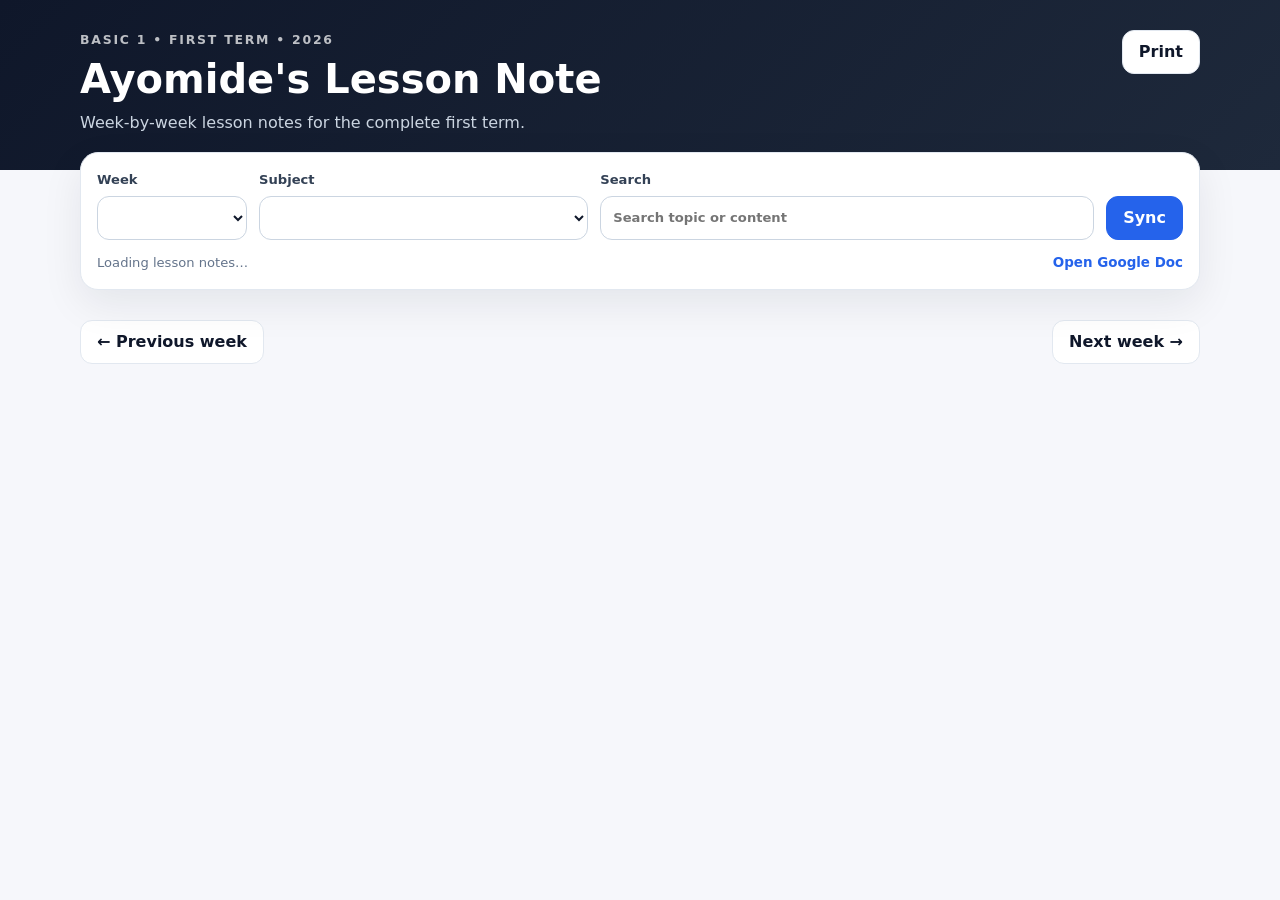
==== index.html @ eb3abae6 "Build Basic 1 lesson note GitHub Pages app" ====
<!doctype html>
<html lang="en">
<head>
  <meta charset="utf-8">
  <meta name="viewport" content="width=device-width,initial-scale=1">
  <title>Ayomide's Lesson Note</title>
  <meta name="description" content="Basic 1 First Term lesson notes for 2026, loaded from a dedicated Google Doc.">
  <meta name="theme-color" content="#0f172a">
  <link rel="stylesheet" href="styles.css">
</head>
<body>
  <header class="app-header">
    <div class="shell header-inner">
      <div>
        <p class="eyebrow">BASIC 1 • FIRST TERM • 2026</p>
        <h1>Ayomide's Lesson Note</h1>
        <p class="subtitle">Week-by-week lesson notes for the complete first term.</p>
      </div>
      <button id="printBtn" class="ghost-btn" type="button" title="Print the current lesson note">Print</button>
    </div>
  </header>

  <main class="shell">
    <section class="control-panel" aria-label="Lesson note filters">
      <div class="control-row">
        <label>
          <span>Week</span>
          <select id="weekSelect"></select>
        </label>
        <label>
          <span>Subject</span>
          <select id="subjectSelect"></select>
        </label>
        <label class="search-field">
          <span>Search</span>
          <input id="searchInput" type="search" placeholder="Search topic or content">
        </label>
        <button id="syncBtn" class="primary-btn" type="button">Sync</button>
      </div>
      <div class="status-row">
        <span id="syncStatus" class="status-pill">Loading lesson notes…</span>
        <a id="sourceLink" class="source-link" href="https://docs.google.com/document/d/1_bdAnUSTu2ZtbWAygpDhcqYF8_UxA1OC/edit" target="_blank" rel="noopener">Open Google Doc</a>
      </div>
    </section>

    <section id="lessonArea" aria-live="polite"></section>

    <div class="week-nav">
      <button id="prevBtn" class="ghost-btn" type="button">← Previous week</button>
      <button id="nextBtn" class="ghost-btn" type="button">Next week →</button>
    </div>
  </main>

  <template id="lessonTemplate">
    <article class="lesson-card">
      <div class="lesson-head">
        <div>
          <p class="lesson-subject"></p>
          <h2 class="lesson-topic"></h2>
        </div>
        <span class="date-badge"></span>
      </div>
      <div class="lesson-grid">
        <section class="note-section"><h3>Behavioral Objectives</h3><div data-field="objectives"></div></section>
        <section class="note-section"><h3>Instructional Materials</h3><div data-field="materials"></div></section>
        <section class="note-section"><h3>Lesson Content</h3><div data-field="content"></div></section>
        <section class="note-section"><h3>Teacher &amp; Learner Activities</h3><div data-field="activities"></div></section>
        <section class="note-section"><h3>Evaluation</h3><div data-field="evaluation"></div></section>
        <section class="note-section"><h3>Assignment</h3><div data-field="assignment"></div></section>
      </div>
    </article>
  </template>

  <script src="app.js"></script>
</body>
</html>
---- styles.css ----
:root{
  --bg:#f6f7fb;--surface:#fff;--surface-2:#f8fafc;--text:#0f172a;--muted:#64748b;
  --line:#e2e8f0;--accent:#2563eb;--accent-dark:#1d4ed8;--danger:#b91c1c;
  --shadow:0 14px 40px rgba(15,23,42,.08);--radius:18px;
}
*{box-sizing:border-box}html{scroll-behavior:smooth}
body{margin:0;font-family:Inter,ui-sans-serif,system-ui,-apple-system,BlinkMacSystemFont,"Segoe UI",sans-serif;background:var(--bg);color:var(--text);line-height:1.6}
.shell{width:min(1120px,calc(100% - 28px));margin-inline:auto}
.app-header{background:linear-gradient(135deg,#0f172a,#1e293b);color:#fff;padding:30px 0 34px}
.header-inner{display:flex;justify-content:space-between;gap:24px;align-items:flex-start}
.eyebrow{margin:0 0 6px;font-size:.78rem;letter-spacing:.14em;font-weight:700;opacity:.72}
h1{margin:0;font-size:clamp(1.7rem,4vw,2.5rem);line-height:1.15}
.subtitle{margin:.5rem 0 0;color:#cbd5e1;max-width:700px}
.control-panel{margin:-18px auto 22px;position:relative;background:var(--surface);border:1px solid var(--line);border-radius:var(--radius);box-shadow:var(--shadow);padding:16px}
.control-row{display:grid;grid-template-columns:150px 1fr minmax(220px,1.5fr) auto;gap:12px;align-items:end}
label{display:grid;gap:6px;font-size:.82rem;font-weight:700;color:#334155}
select,input{width:100%;height:44px;border:1px solid #cbd5e1;border-radius:12px;background:#fff;padding:0 12px;color:var(--text);font:inherit;outline:none}
select:focus,input:focus{border-color:var(--accent);box-shadow:0 0 0 3px rgba(37,99,235,.12)}
.primary-btn,.ghost-btn{height:44px;border-radius:12px;padding:0 16px;border:1px solid var(--line);font:inherit;font-weight:700;cursor:pointer}
.primary-btn{background:var(--accent);border-color:var(--accent);color:#fff}.primary-btn:hover{background:var(--accent-dark)}
.ghost-btn{background:#fff;color:#0f172a}.ghost-btn:hover{border-color:#94a3b8;background:#f8fafc}.ghost-btn:disabled{opacity:.45;cursor:not-allowed}
.status-row{display:flex;justify-content:space-between;align-items:center;gap:16px;margin-top:12px}
.status-pill{font-size:.82rem;color:var(--muted)}.status-pill.error{color:var(--danger)}
.source-link{font-size:.84rem;color:var(--accent);font-weight:700;text-decoration:none}.source-link:hover{text-decoration:underline}
.lesson-card{background:var(--surface);border:1px solid var(--line);border-radius:var(--radius);box-shadow:0 8px 28px rgba(15,23,42,.05);padding:20px;margin-bottom:16px}
.lesson-head{display:flex;justify-content:space-between;gap:18px;align-items:flex-start;padding-bottom:16px;border-bottom:1px solid var(--line)}
.lesson-subject{margin:0 0 4px;font-size:.8rem;letter-spacing:.06em;text-transform:uppercase;color:var(--accent);font-weight:800}
.lesson-topic{margin:0;font-size:clamp(1.15rem,2vw,1.45rem);line-height:1.3}
.date-badge{white-space:nowrap;background:#eff6ff;color:#1d4ed8;border:1px solid #bfdbfe;border-radius:999px;padding:6px 10px;font-size:.76rem;font-weight:800}
.lesson-grid{display:grid;grid-template-columns:repeat(2,minmax(0,1fr));gap:14px;margin-top:16px}
.note-section{background:var(--surface-2);border:1px solid #eef2f7;border-radius:14px;padding:14px}.note-section:nth-child(3){grid-column:1/-1}
.note-section h3{margin:0 0 8px;font-size:.9rem}.note-section p{margin:.2rem 0}.note-section ul{margin:.3rem 0 0;padding-left:20px}.note-section ol{margin:.3rem 0 0;padding-left:22px}
.empty{background:#fff;border:1px dashed #cbd5e1;border-radius:16px;padding:34px;text-align:center;color:var(--muted)}
.week-nav{display:flex;justify-content:space-between;gap:12px;padding:8px 0 30px}
@media(max-width:820px){.control-row{grid-template-columns:1fr 1fr}.search-field{grid-column:1/-1}}
@media(max-width:640px){.header-inner{flex-direction:column}.control-row{grid-template-columns:1fr}.search-field{grid-column:auto}.lesson-grid{grid-template-columns:1fr}.note-section:nth-child(3){grid-column:auto}.lesson-head{flex-direction:column}.date-badge{align-self:flex-start}.status-row{flex-direction:column;align-items:flex-start}.week-nav{position:sticky;bottom:0;background:rgba(246,247,251,.94);padding:10px 0}}
@media print{.app-header,.control-panel,.week-nav{display:none!important}body{background:#fff}.shell{width:100%}.lesson-card{box-shadow:none;break-inside:avoid}}
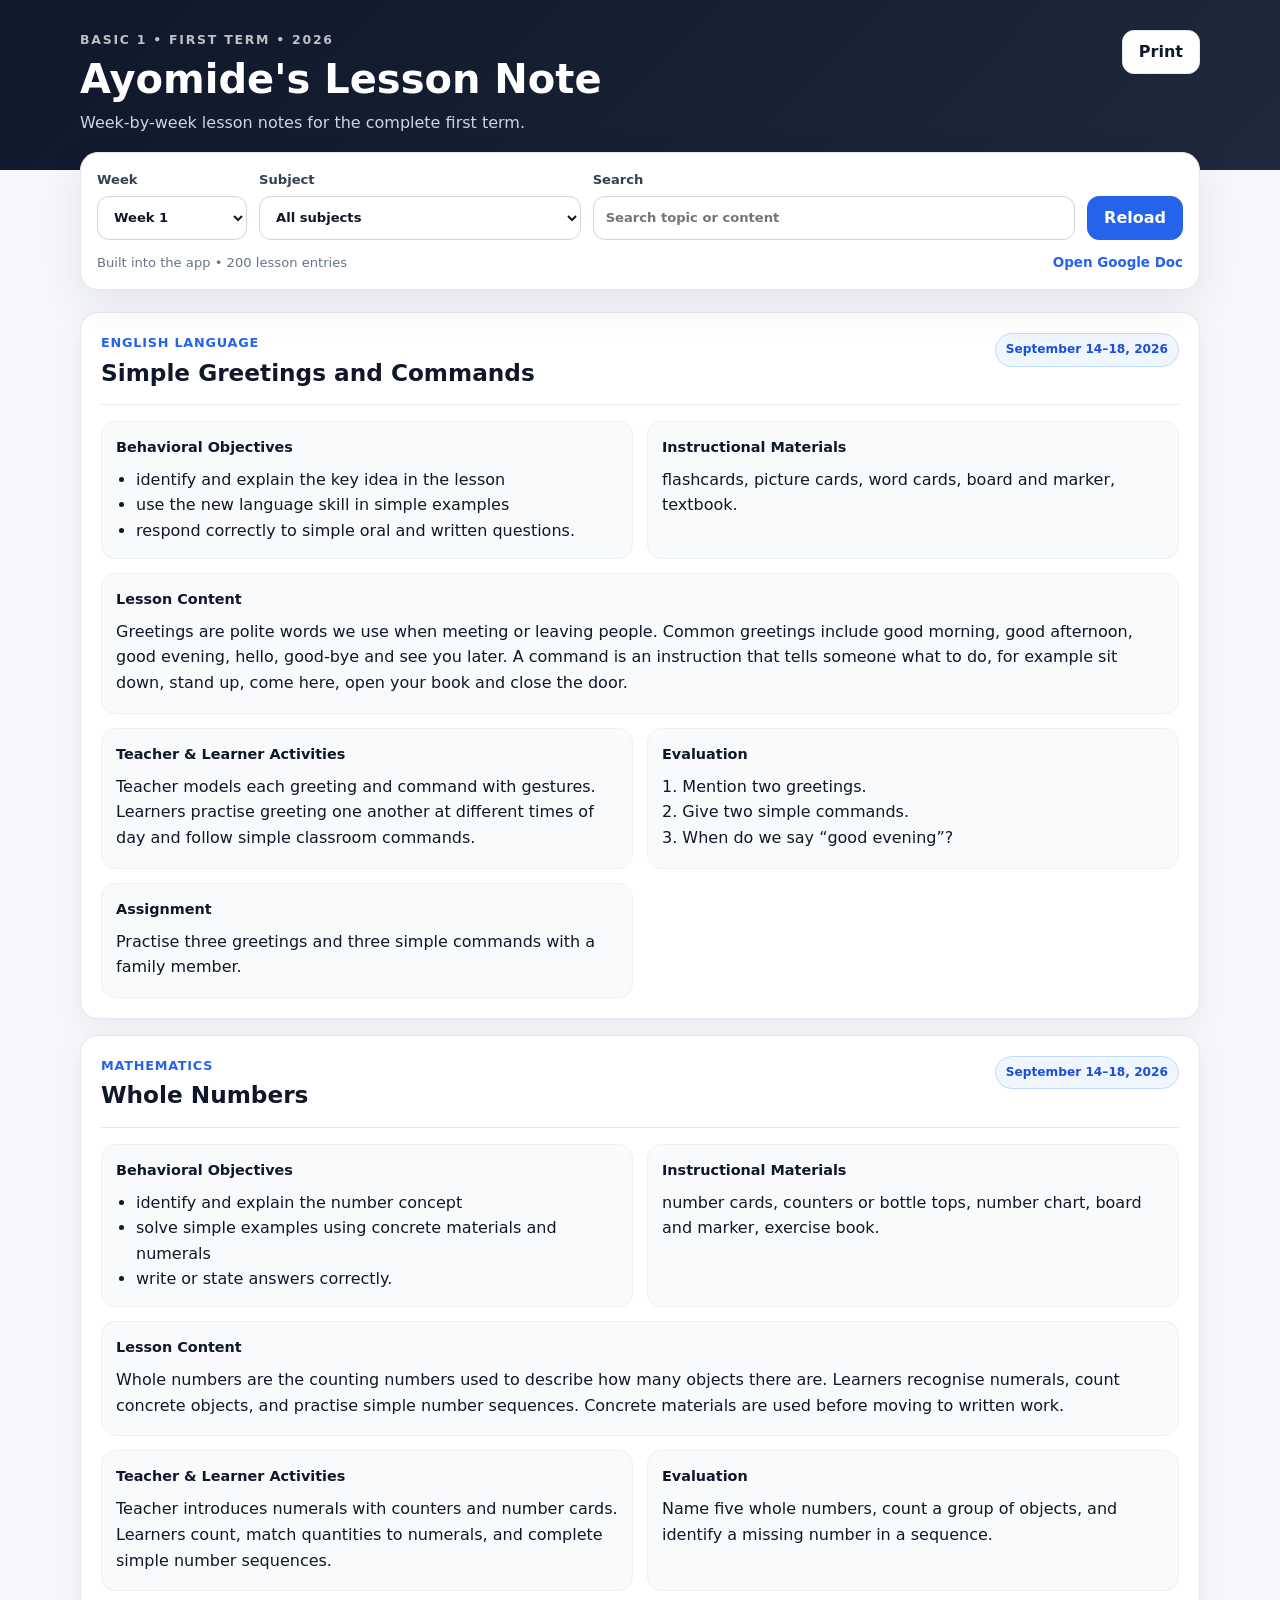
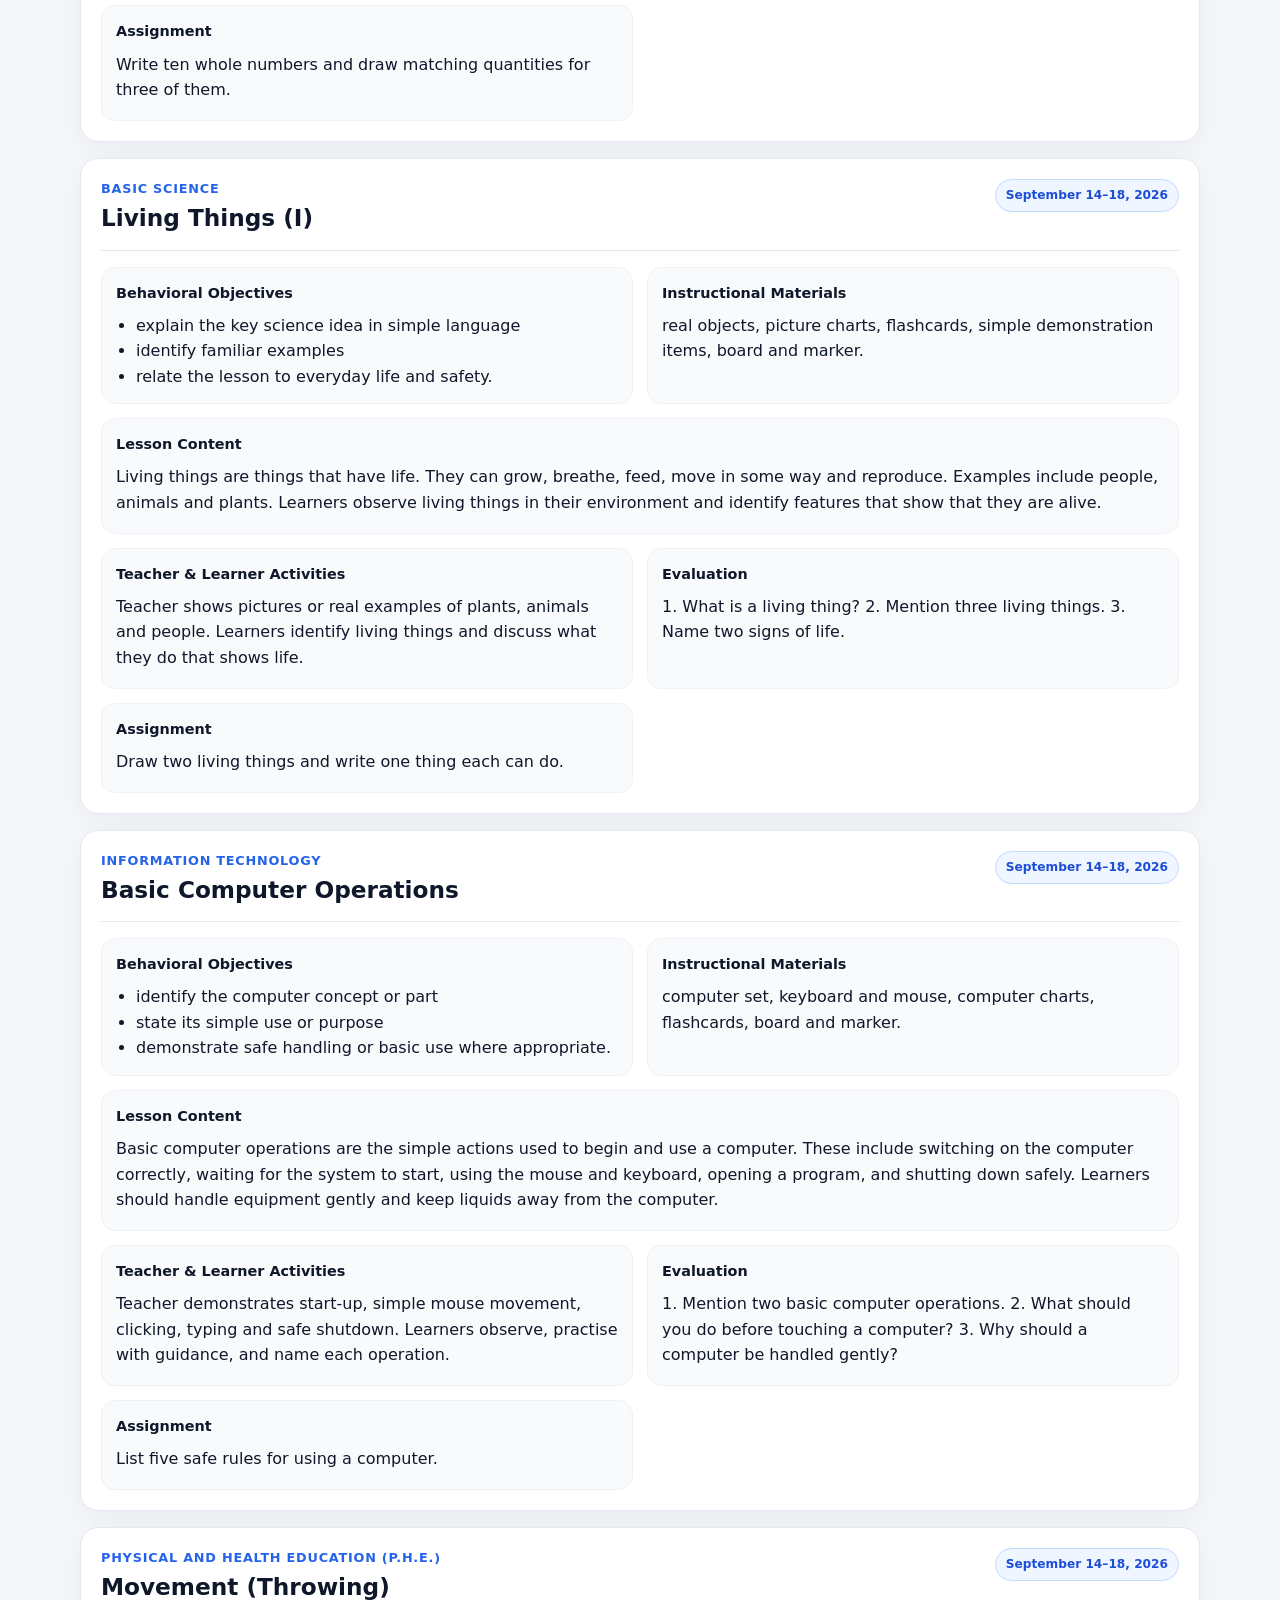
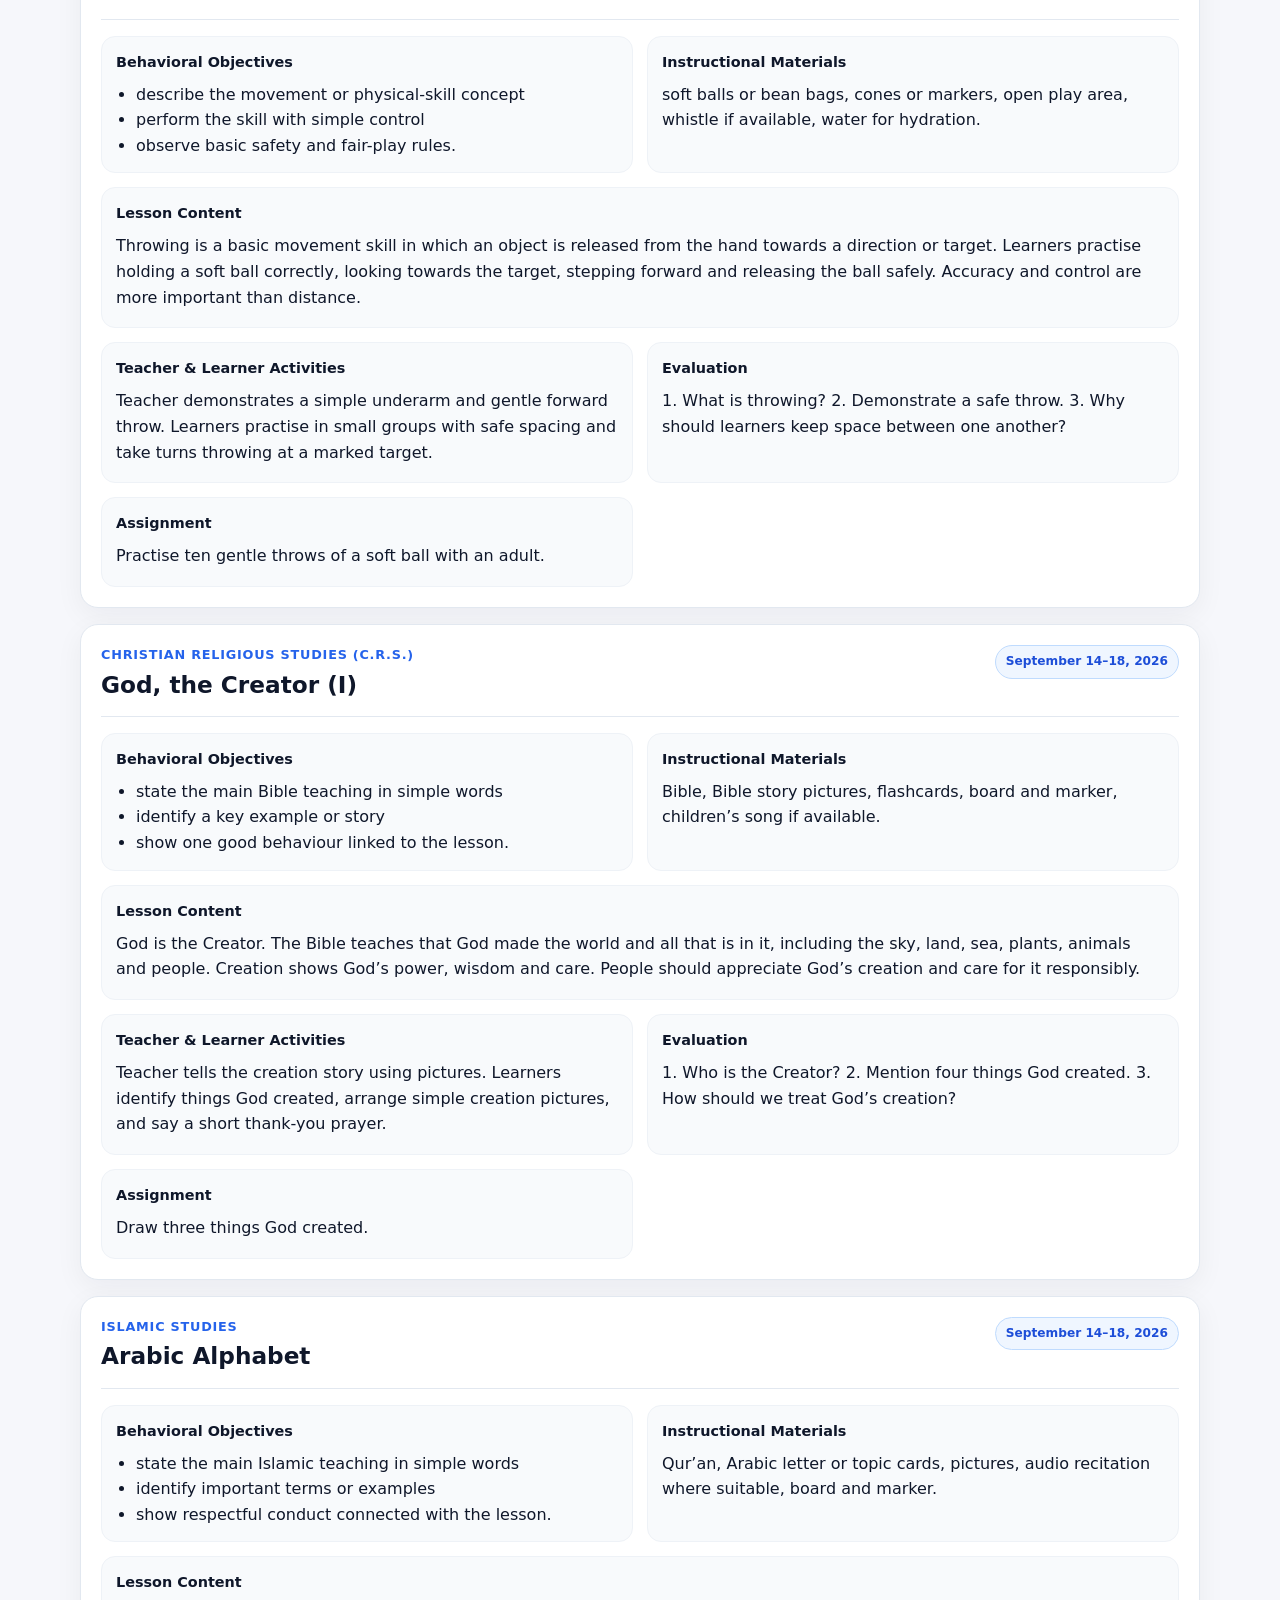
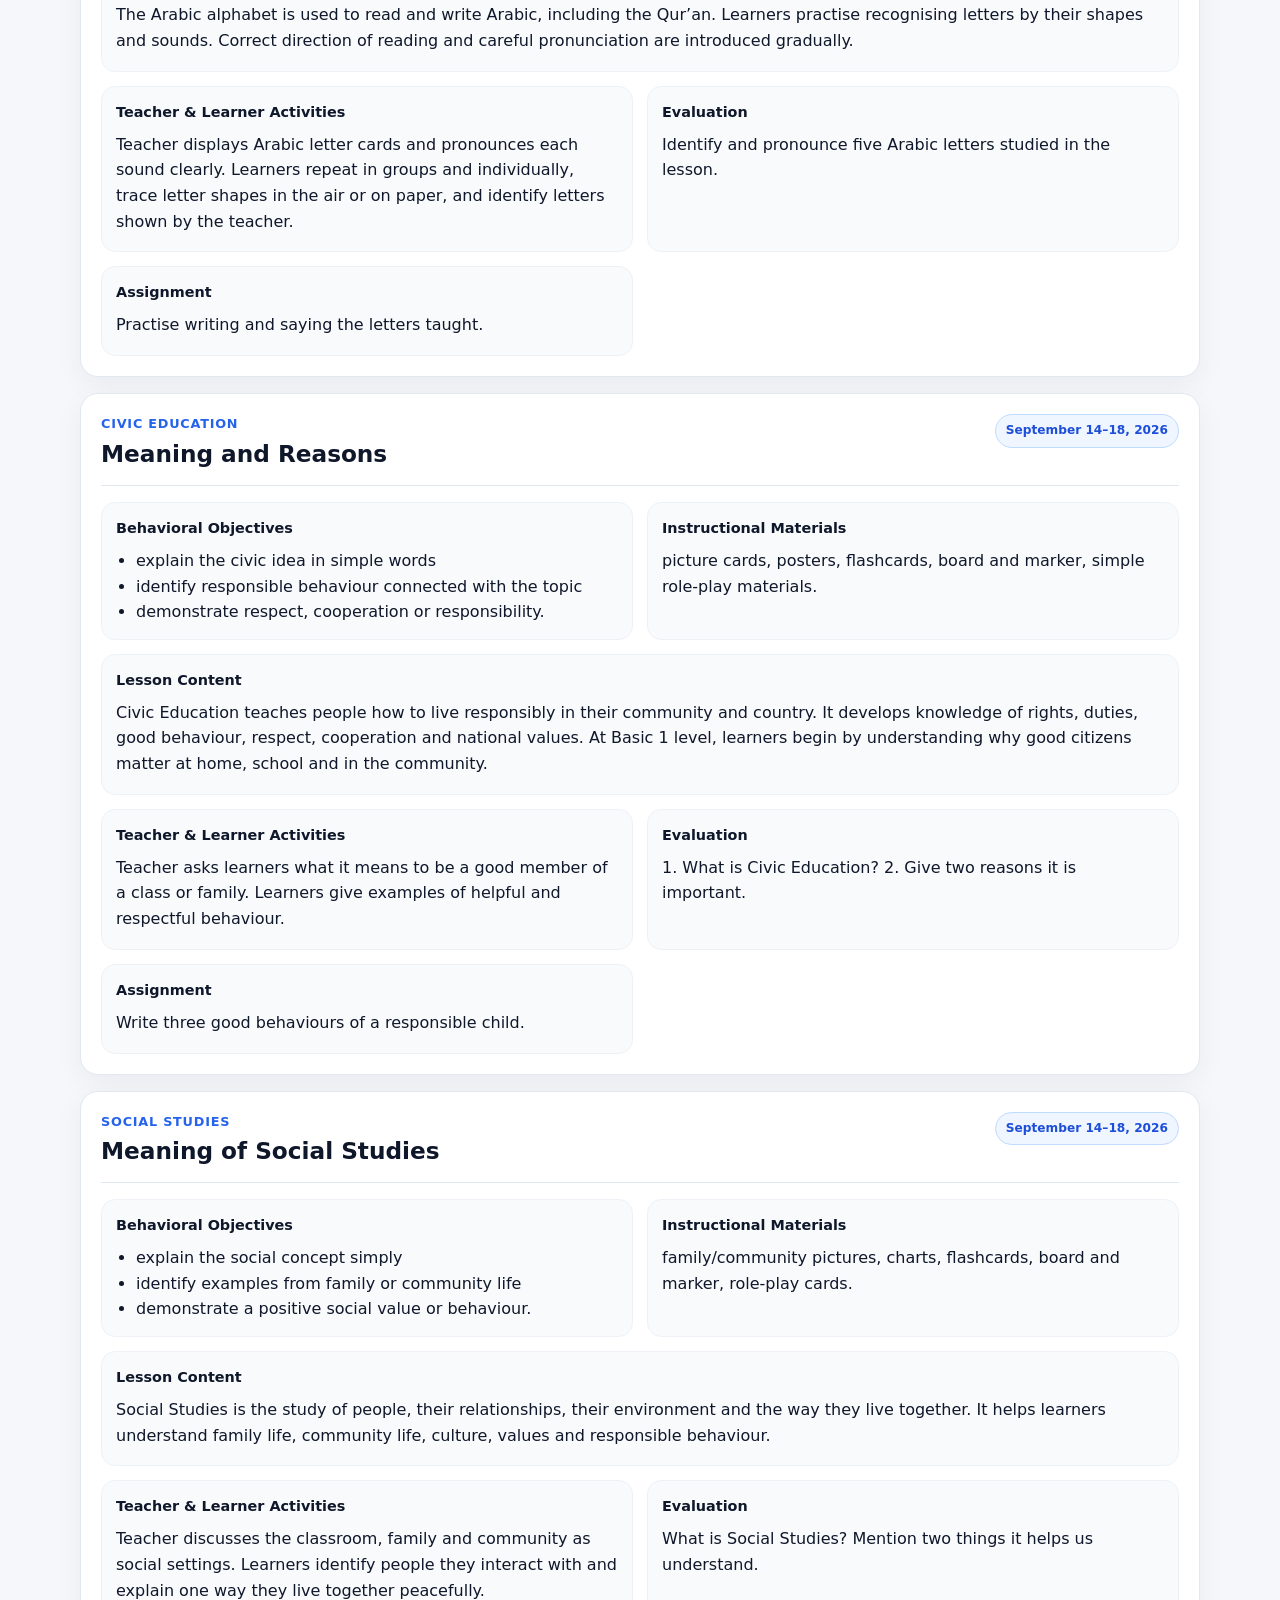
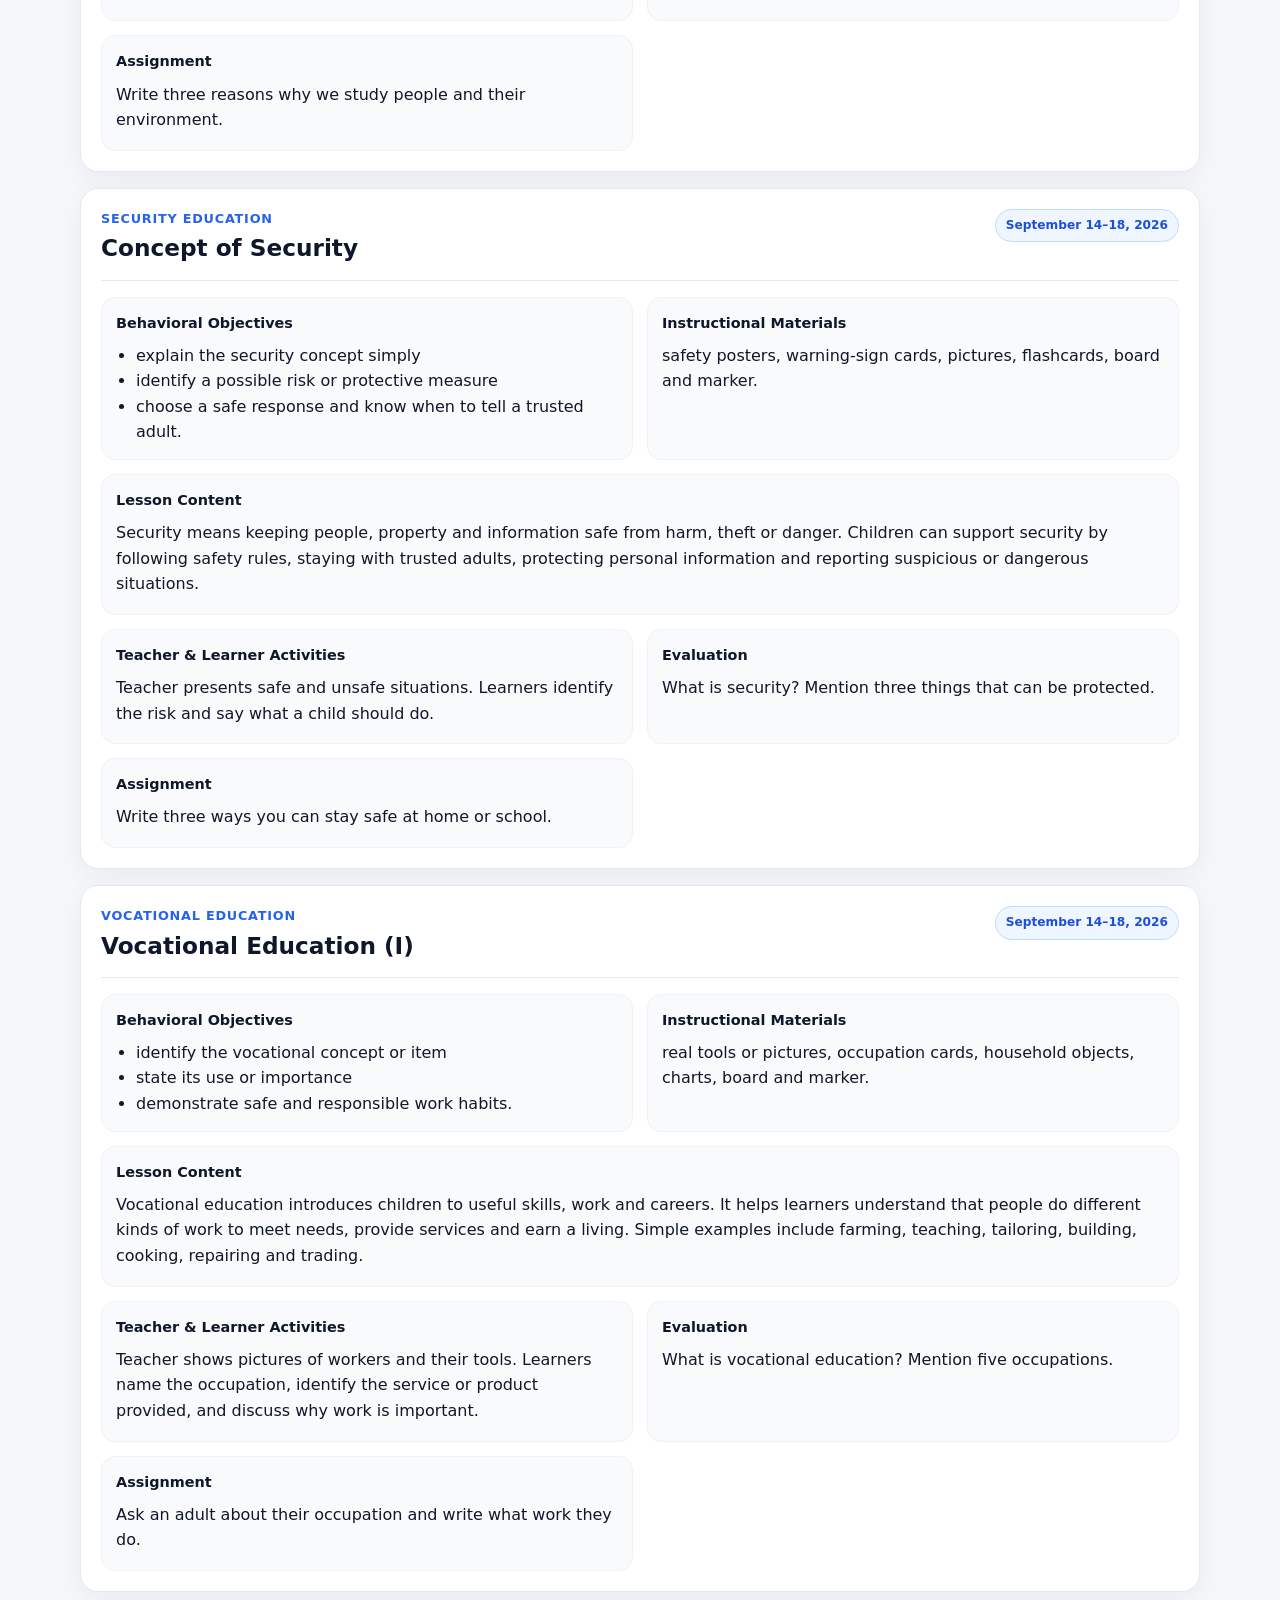
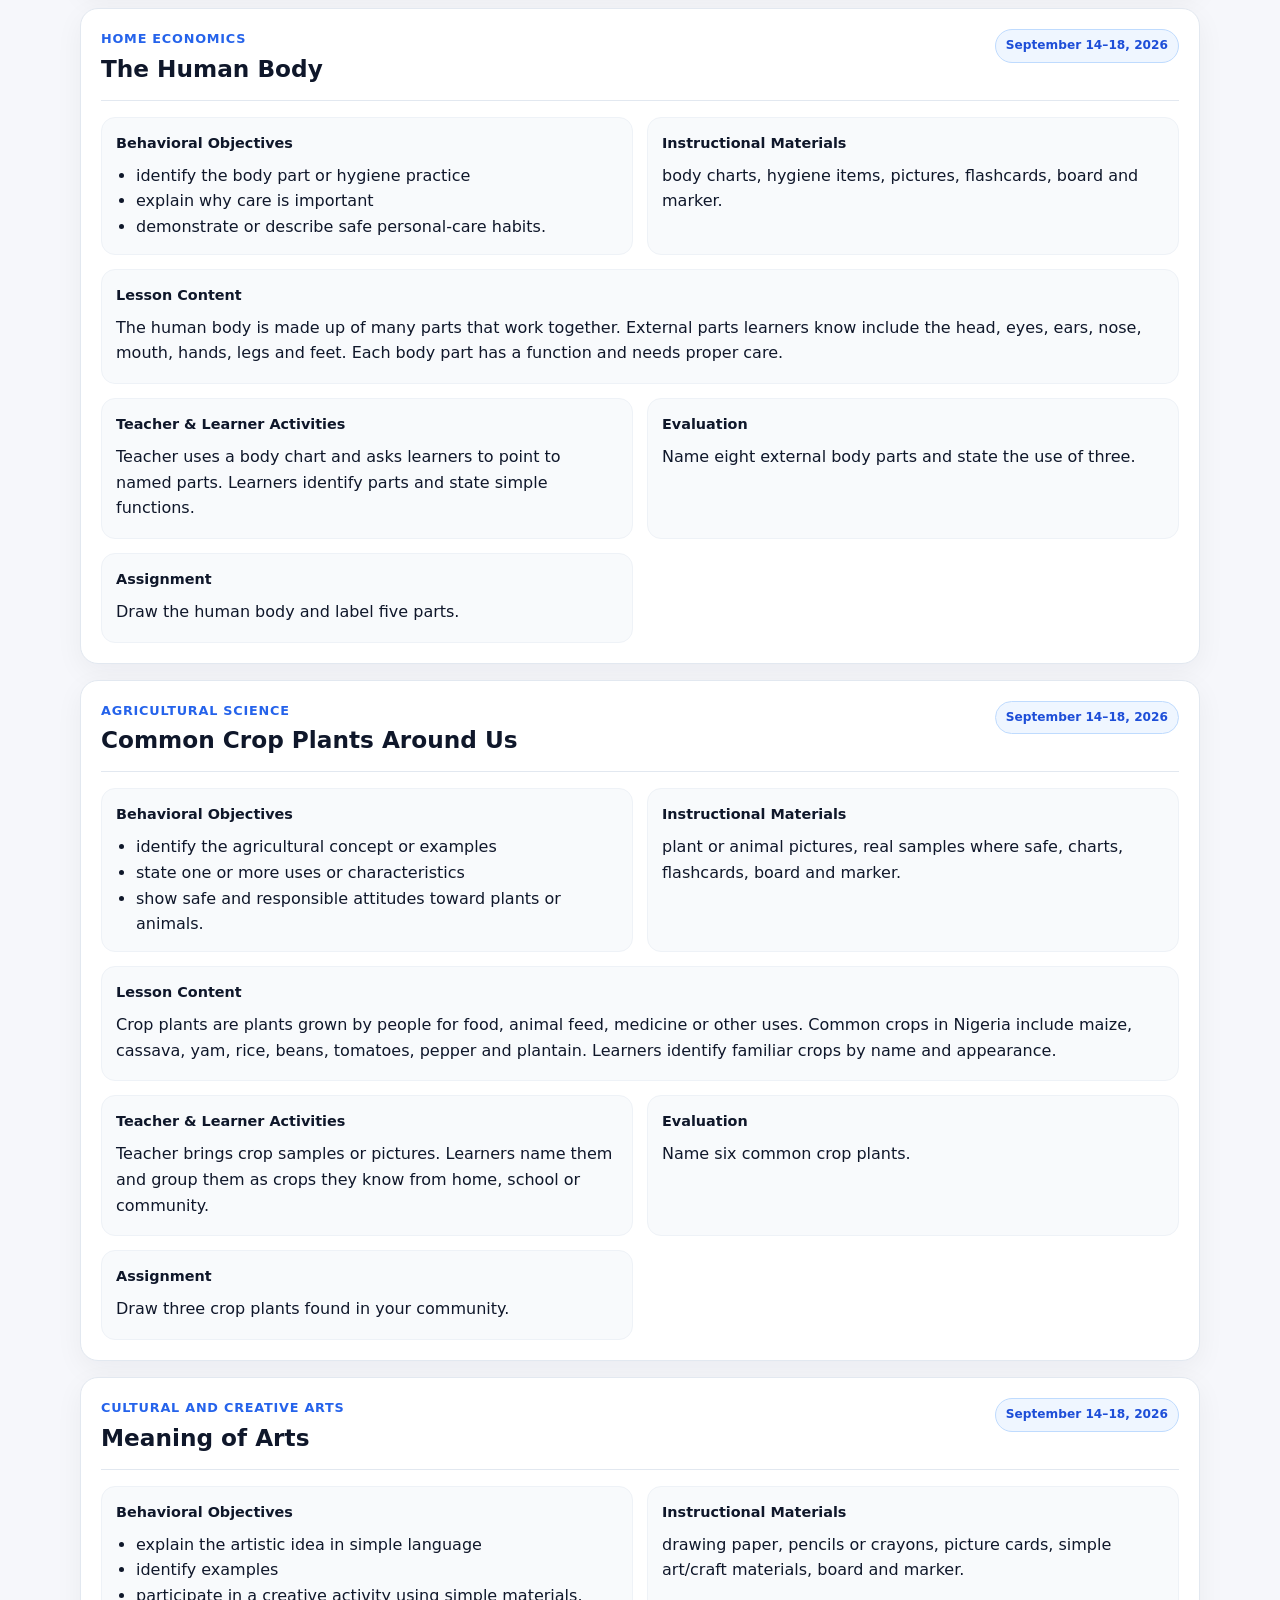
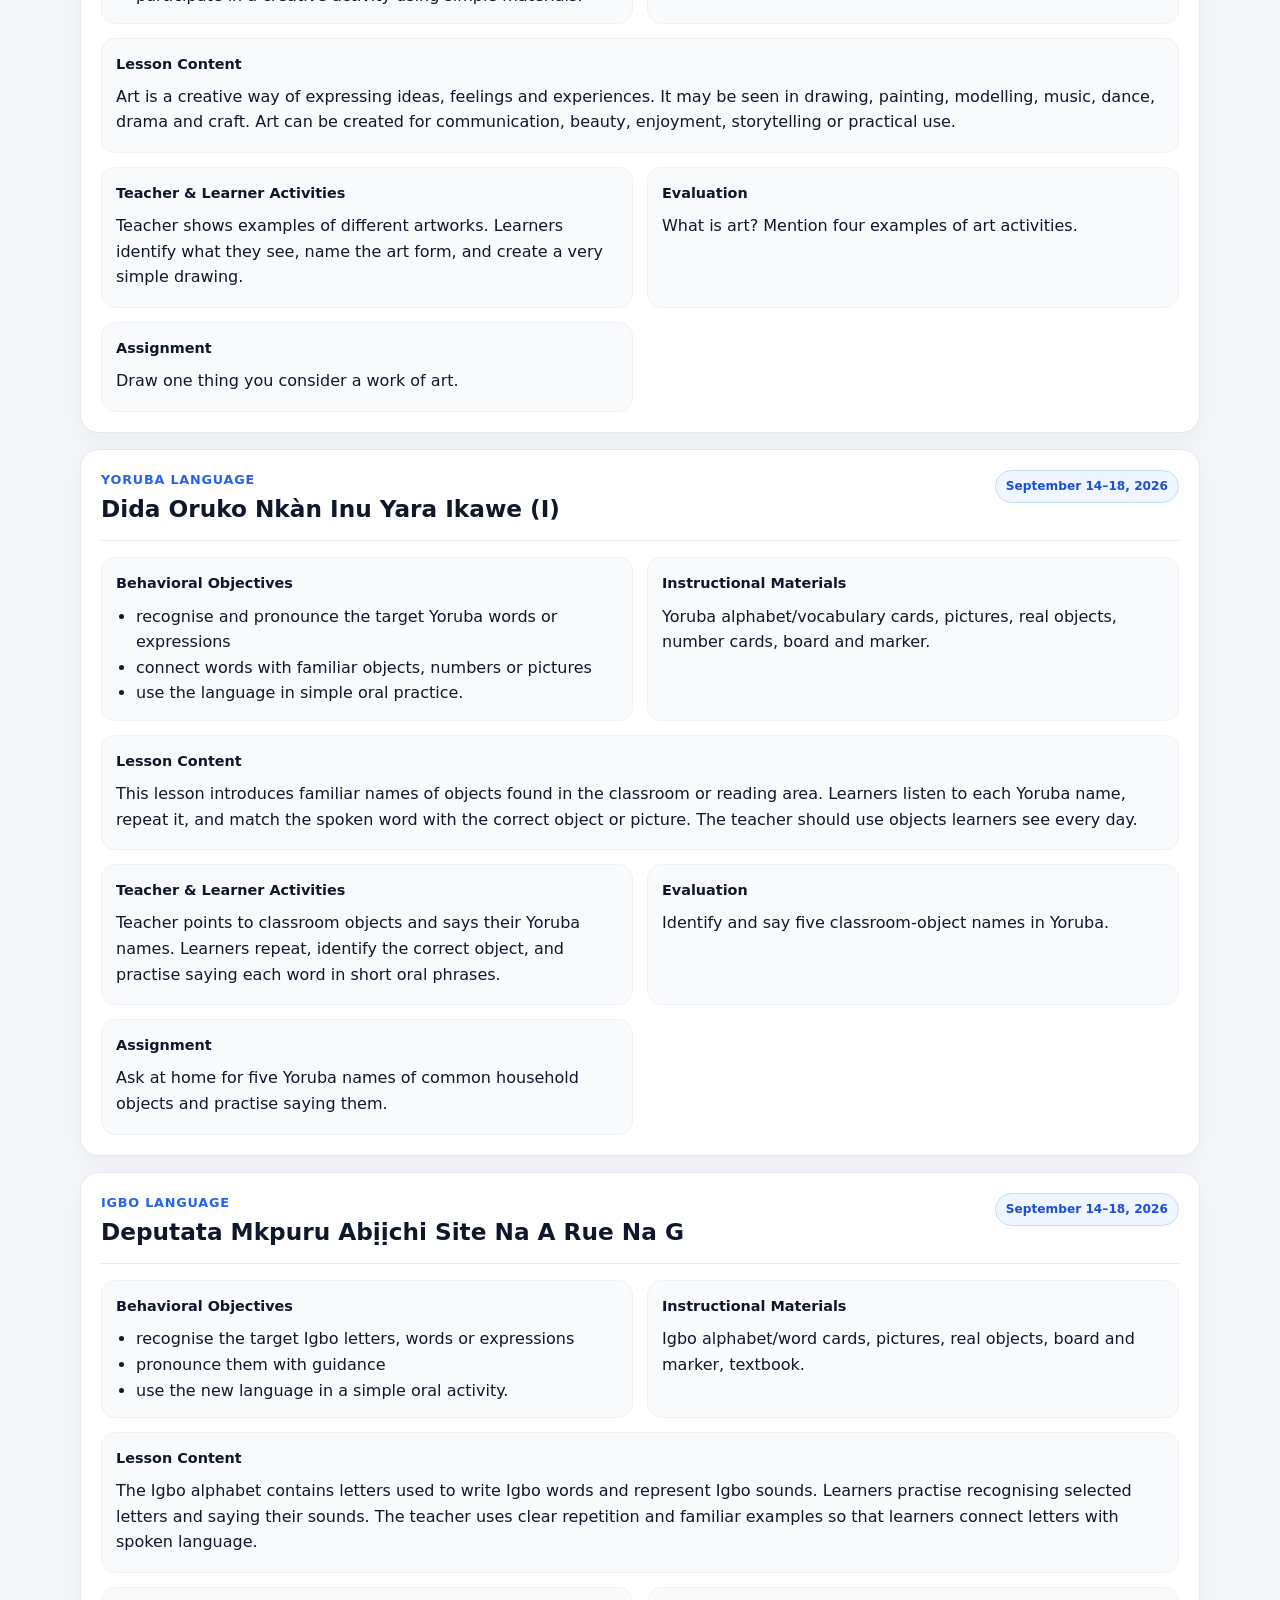
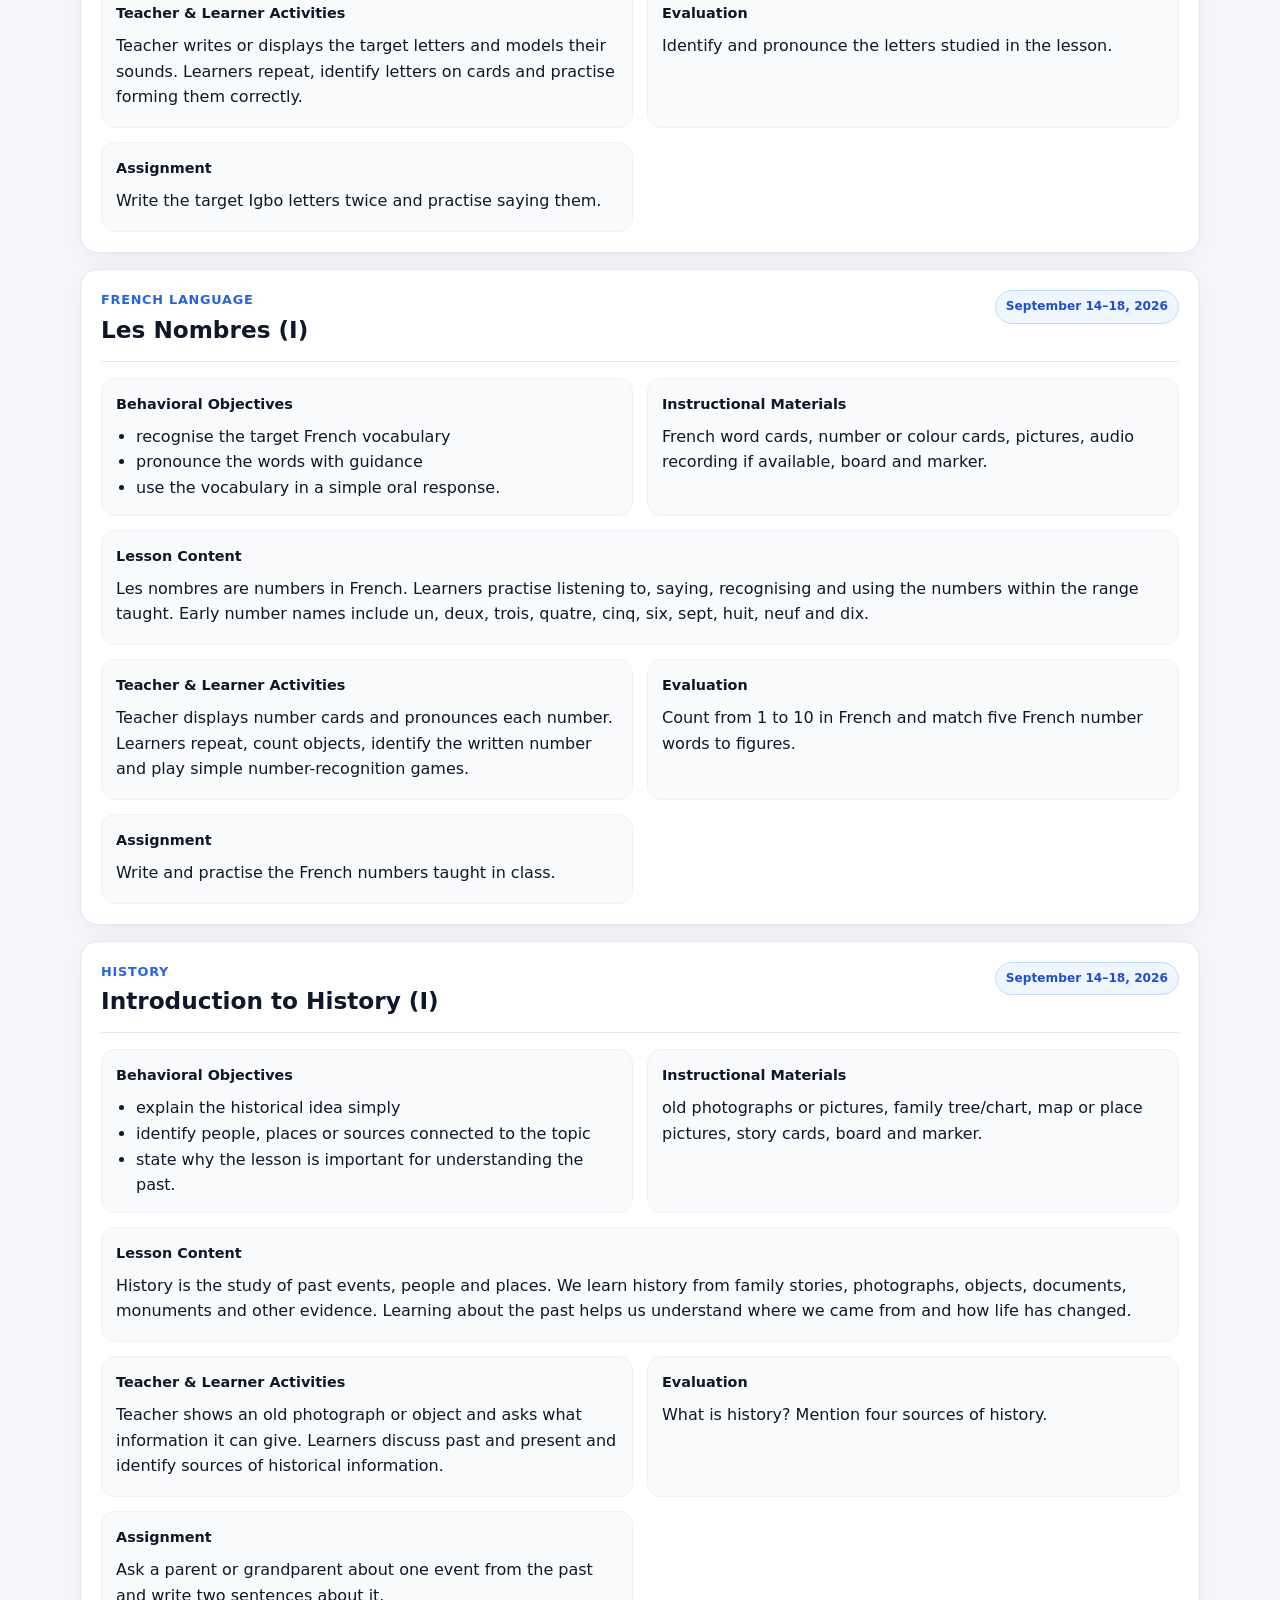
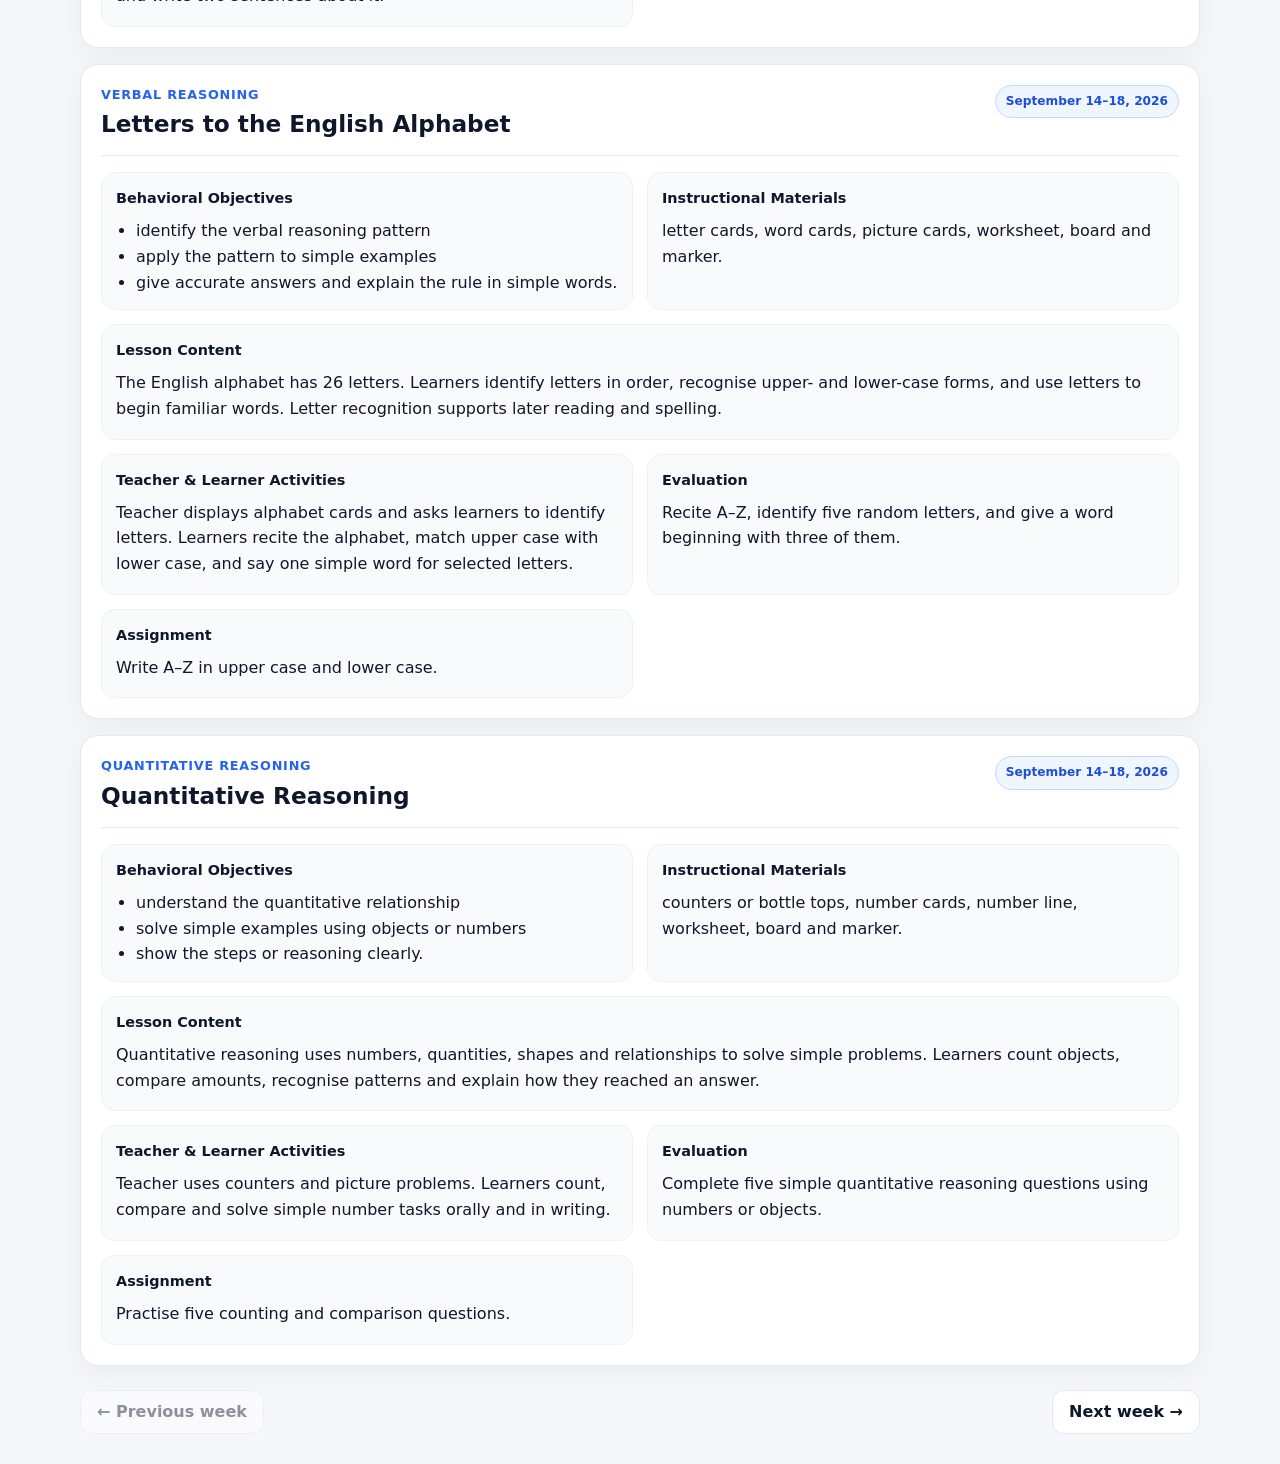
==== commit 0581bf3c: "Label lesson note reload control" ====
--- a/index.html
+++ b/index.html
@@ -35,11 +35,11 @@
           <span>Search</span>
           <input id="searchInput" type="search" placeholder="Search topic or content">
         </label>
-        <button id="syncBtn" class="primary-btn" type="button">Sync</button>
+        <button id="syncBtn" class="primary-btn" type="button">Reload</button>
       </div>
       <div class="status-row">
-        <span id="syncStatus" class="status-pill">Loading lesson notes…</span>
-        <a id="sourceLink" class="source-link" href="https://docs.google.com/document/d/1_bdAnUSTu2ZtbWAygpDhcqYF8_UxA1OC/edit" target="_blank" rel="noopener">Open Google Doc</a>
+        <span id="syncStatus" class="status-pill">Loading built-in lesson notes…</span>
+        <a id="sourceLink" class="source-link" href="https://docs.google.com/document/d/1tGks5xH6VpQvfbQG9CSYayHXY_vWygj1YyjMIXVIswI/edit" target="_blank" rel="noopener">Open Google Doc</a>
       </div>
     </section>
 
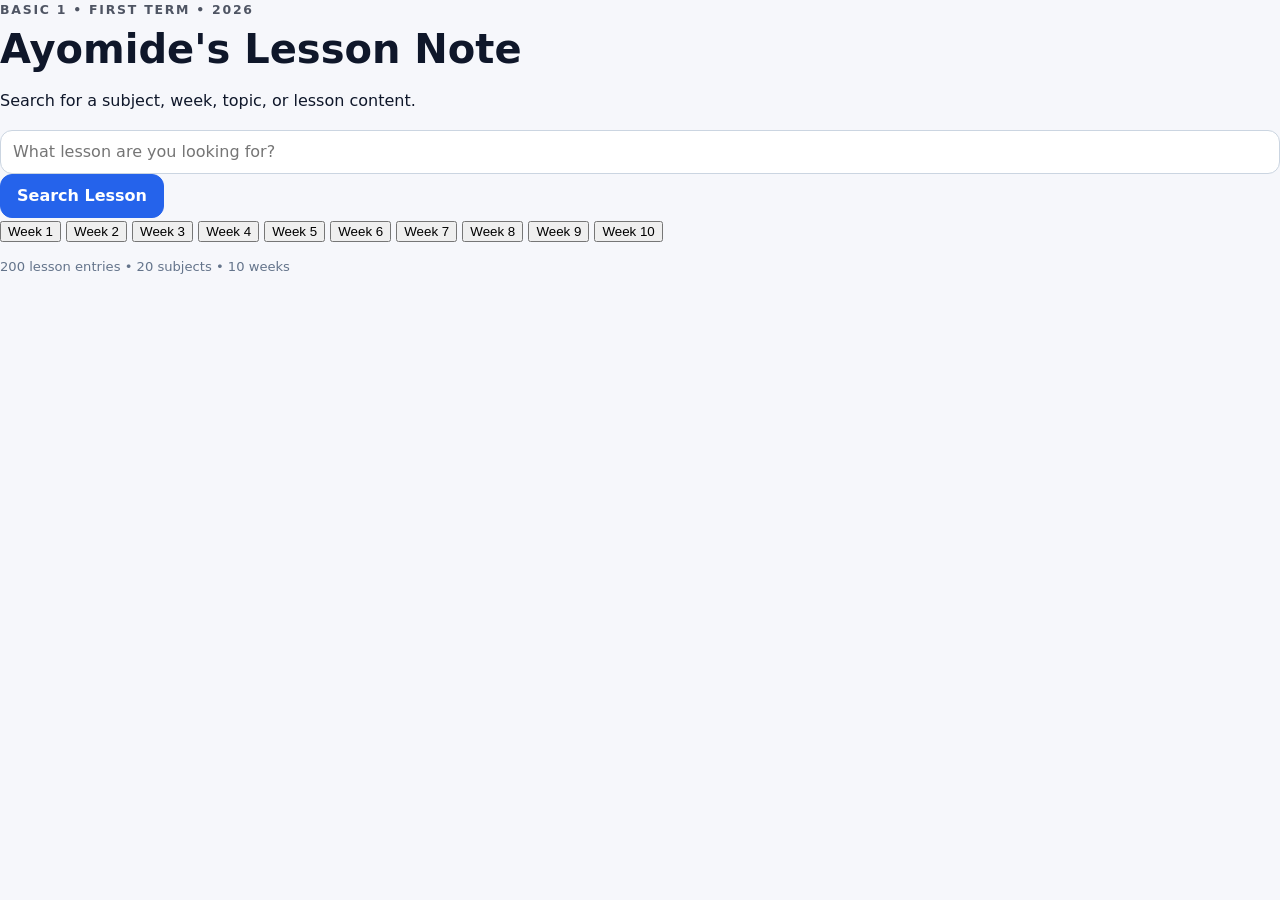
==== commit 855bf50d: "Make search the first page" ====
--- a/index.html
+++ b/index.html
@@ -1,45 +1,56 @@
 <!doctype html>
 <html lang="en">
 <head>
-  <meta charset="utf-8">
-  <meta name="viewport" content="width=device-width,initial-scale=1">
-  <title>Ayomide's Lesson Note</title>
-  <meta name="description" content="Basic 1 First Term lesson notes for 2026, loaded from a dedicated Google Doc.">
-  <meta name="theme-color" content="#0f172a">
-  <link rel="stylesheet" href="styles.css">
+<meta charset="utf-8">
+<meta name="viewport" content="width=device-width,initial-scale=1">
+<title>Ayomide's Lesson Note</title>
+<link rel="stylesheet" href="styles.css">
 </head>
 <body>
+<main class="search-page" id="searchPage">
+  <div class="search-box">
+    <p class="eyebrow">BASIC 1 • FIRST TERM • 2026</p>
+    <h1>Ayomide's Lesson Note</h1>
+    <p class="search-intro">Search for a subject, week, topic, or lesson content.</p>
+    <div class="big-search">
+      <input id="searchInput" type="search" placeholder="What lesson are you looking for?" autocomplete="off">
+      <button id="searchBtn" class="primary-btn" type="button">Search Lesson</button>
+    </div>
+    <div class="quick-search">
+      <button type="button" data-week="1">Week 1</button>
+      <button type="button" data-week="2">Week 2</button>
+      <button type="button" data-week="3">Week 3</button>
+      <button type="button" data-week="4">Week 4</button>
+      <button type="button" data-week="5">Week 5</button>
+      <button type="button" data-week="6">Week 6</button>
+      <button type="button" data-week="7">Week 7</button>
+      <button type="button" data-week="8">Week 8</button>
+      <button type="button" data-week="9">Week 9</button>
+      <button type="button" data-week="10">Week 10</button>
+    </div>
+    <p id="searchStatus" class="status-pill">200 lesson entries • 20 subjects • 10 weeks</p>
+  </div>
+</main>
+
+<main class="results-page" id="resultsPage" hidden>
   <header class="app-header">
     <div class="shell header-inner">
       <div>
         <p class="eyebrow">BASIC 1 • FIRST TERM • 2026</p>
-        <h1>Ayomide's Lesson Note</h1>
-        <p class="subtitle">Week-by-week lesson notes for the complete first term.</p>
+        <h1>Lesson Notes</h1>
+        <p id="resultsSummary" class="subtitle"></p>
       </div>
-      <button id="printBtn" class="ghost-btn" type="button" title="Print the current lesson note">Print</button>
+      <button id="homeBtn" class="ghost-btn" type="button">← New Search</button>
     </div>
   </header>
 
-  <main class="shell">
-    <section class="control-panel" aria-label="Lesson note filters">
+  <div class="shell">
+    <section class="control-panel">
       <div class="control-row">
-        <label>
-          <span>Week</span>
-          <select id="weekSelect"></select>
-        </label>
-        <label>
-          <span>Subject</span>
-          <select id="subjectSelect"></select>
-        </label>
-        <label class="search-field">
-          <span>Search</span>
-          <input id="searchInput" type="search" placeholder="Search topic or content">
-        </label>
-        <button id="syncBtn" class="primary-btn" type="button">Reload</button>
-      </div>
-      <div class="status-row">
-        <span id="syncStatus" class="status-pill">Loading built-in lesson notes…</span>
-        <a id="sourceLink" class="source-link" href="https://docs.google.com/document/d/1tGks5xH6VpQvfbQG9CSYayHXY_vWygj1YyjMIXVIswI/edit" target="_blank" rel="noopener">Open Google Doc</a>
+        <label><span>Week</span><select id="weekSelect"></select></label>
+        <label><span>Subject</span><select id="subjectSelect"></select></label>
+        <label class="search-field"><span>Search</span><input id="resultSearch" type="search" placeholder="Search within lessons"></label>
+        <button id="printBtn" class="primary-btn" type="button">Print</button>
       </div>
     </section>
 
@@ -49,28 +60,25 @@
       <button id="prevBtn" class="ghost-btn" type="button">← Previous week</button>
       <button id="nextBtn" class="ghost-btn" type="button">Next week →</button>
     </div>
-  </main>
+  </div>
+</main>
 
-  <template id="lessonTemplate">
-    <article class="lesson-card">
-      <div class="lesson-head">
-        <div>
-          <p class="lesson-subject"></p>
-          <h2 class="lesson-topic"></h2>
-        </div>
-        <span class="date-badge"></span>
-      </div>
-      <div class="lesson-grid">
-        <section class="note-section"><h3>Behavioral Objectives</h3><div data-field="objectives"></div></section>
-        <section class="note-section"><h3>Instructional Materials</h3><div data-field="materials"></div></section>
-        <section class="note-section"><h3>Lesson Content</h3><div data-field="content"></div></section>
-        <section class="note-section"><h3>Teacher &amp; Learner Activities</h3><div data-field="activities"></div></section>
-        <section class="note-section"><h3>Evaluation</h3><div data-field="evaluation"></div></section>
-        <section class="note-section"><h3>Assignment</h3><div data-field="assignment"></div></section>
-      </div>
-    </article>
-  </template>
-
-  <script src="app.js"></script>
+<template id="lessonTemplate">
+<article class="lesson-card">
+  <div class="lesson-head">
+    <div><p class="lesson-subject"></p><h2 class="lesson-topic"></h2></div>
+    <span class="date-badge"></span>
+  </div>
+  <div class="lesson-grid">
+    <section class="note-section"><h3>Behavioral Objectives</h3><div data-field="objectives"></div></section>
+    <section class="note-section"><h3>Instructional Materials</h3><div data-field="materials"></div></section>
+    <section class="note-section"><h3>Lesson Content</h3><div data-field="content"></div></section>
+    <section class="note-section"><h3>Teacher &amp; Learner Activities</h3><div data-field="activities"></div></section>
+    <section class="note-section"><h3>Evaluation</h3><div data-field="evaluation"></div></section>
+    <section class="note-section"><h3>Assignment</h3><div data-field="assignment"></div></section>
+  </div>
+</article>
+</template>
+<script src="app.js"></script>
 </body>
-</html>
+</html>
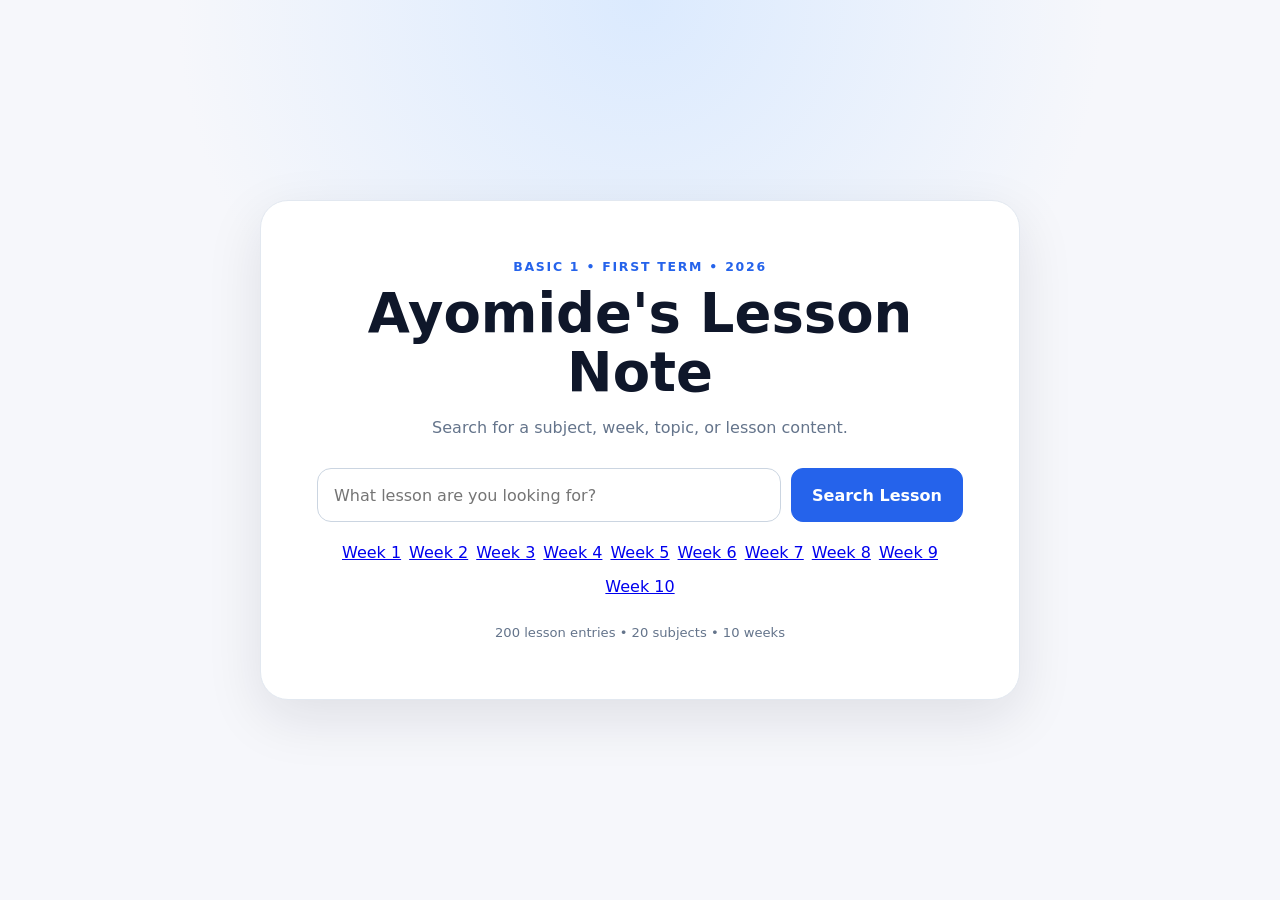
==== commit a79f84e0: "Make search open a real results page" ====
--- a/index.html
+++ b/index.html
@@ -7,78 +7,33 @@
 <link rel="stylesheet" href="styles.css">
 </head>
 <body>
-<main class="search-page" id="searchPage">
+<main class="search-page">
   <div class="search-box">
     <p class="eyebrow">BASIC 1 • FIRST TERM • 2026</p>
     <h1>Ayomide's Lesson Note</h1>
     <p class="search-intro">Search for a subject, week, topic, or lesson content.</p>
-    <div class="big-search">
-      <input id="searchInput" type="search" placeholder="What lesson are you looking for?" autocomplete="off">
-      <button id="searchBtn" class="primary-btn" type="button">Search Lesson</button>
+
+    <form class="big-search" action="results.html" method="get">
+      <input id="searchInput" name="q" type="search" placeholder="What lesson are you looking for?" autocomplete="off">
+      <button class="primary-btn" type="submit">Search Lesson</button>
+    </form>
+
+    <div class="quick-search">
+      <a href="results.html?week=1">Week 1</a>
+      <a href="results.html?week=2">Week 2</a>
+      <a href="results.html?week=3">Week 3</a>
+      <a href="results.html?week=4">Week 4</a>
+      <a href="results.html?week=5">Week 5</a>
+      <a href="results.html?week=6">Week 6</a>
+      <a href="results.html?week=7">Week 7</a>
+      <a href="results.html?week=8">Week 8</a>
+      <a href="results.html?week=9">Week 9</a>
+      <a href="results.html?week=10">Week 10</a>
     </div>
-    <div class="quick-search">
-      <button type="button" data-week="1">Week 1</button>
-      <button type="button" data-week="2">Week 2</button>
-      <button type="button" data-week="3">Week 3</button>
-      <button type="button" data-week="4">Week 4</button>
-      <button type="button" data-week="5">Week 5</button>
-      <button type="button" data-week="6">Week 6</button>
-      <button type="button" data-week="7">Week 7</button>
-      <button type="button" data-week="8">Week 8</button>
-      <button type="button" data-week="9">Week 9</button>
-      <button type="button" data-week="10">Week 10</button>
-    </div>
-    <p id="searchStatus" class="status-pill">200 lesson entries • 20 subjects • 10 weeks</p>
+
+    <p class="status-pill">200 lesson entries • 20 subjects • 10 weeks</p>
   </div>
 </main>
-
-<main class="results-page" id="resultsPage" hidden>
-  <header class="app-header">
-    <div class="shell header-inner">
-      <div>
-        <p class="eyebrow">BASIC 1 • FIRST TERM • 2026</p>
-        <h1>Lesson Notes</h1>
-        <p id="resultsSummary" class="subtitle"></p>
-      </div>
-      <button id="homeBtn" class="ghost-btn" type="button">← New Search</button>
-    </div>
-  </header>
-
-  <div class="shell">
-    <section class="control-panel">
-      <div class="control-row">
-        <label><span>Week</span><select id="weekSelect"></select></label>
-        <label><span>Subject</span><select id="subjectSelect"></select></label>
-        <label class="search-field"><span>Search</span><input id="resultSearch" type="search" placeholder="Search within lessons"></label>
-        <button id="printBtn" class="primary-btn" type="button">Print</button>
-      </div>
-    </section>
-
-    <section id="lessonArea" aria-live="polite"></section>
-
-    <div class="week-nav">
-      <button id="prevBtn" class="ghost-btn" type="button">← Previous week</button>
-      <button id="nextBtn" class="ghost-btn" type="button">Next week →</button>
-    </div>
-  </div>
-</main>
-
-<template id="lessonTemplate">
-<article class="lesson-card">
-  <div class="lesson-head">
-    <div><p class="lesson-subject"></p><h2 class="lesson-topic"></h2></div>
-    <span class="date-badge"></span>
-  </div>
-  <div class="lesson-grid">
-    <section class="note-section"><h3>Behavioral Objectives</h3><div data-field="objectives"></div></section>
-    <section class="note-section"><h3>Instructional Materials</h3><div data-field="materials"></div></section>
-    <section class="note-section"><h3>Lesson Content</h3><div data-field="content"></div></section>
-    <section class="note-section"><h3>Teacher &amp; Learner Activities</h3><div data-field="activities"></div></section>
-    <section class="note-section"><h3>Evaluation</h3><div data-field="evaluation"></div></section>
-    <section class="note-section"><h3>Assignment</h3><div data-field="assignment"></div></section>
-  </div>
-</article>
-</template>
 <script src="app.js"></script>
 </body>
 </html>
--- a/styles.css
+++ b/styles.css
@@ -1,37 +1,14 @@
-:root{
-  --bg:#f6f7fb;--surface:#fff;--surface-2:#f8fafc;--text:#0f172a;--muted:#64748b;
-  --line:#e2e8f0;--accent:#2563eb;--accent-dark:#1d4ed8;--danger:#b91c1c;
-  --shadow:0 14px 40px rgba(15,23,42,.08);--radius:18px;
-}
-*{box-sizing:border-box}html{scroll-behavior:smooth}
-body{margin:0;font-family:Inter,ui-sans-serif,system-ui,-apple-system,BlinkMacSystemFont,"Segoe UI",sans-serif;background:var(--bg);color:var(--text);line-height:1.6}
-.shell{width:min(1120px,calc(100% - 28px));margin-inline:auto}
-.app-header{background:linear-gradient(135deg,#0f172a,#1e293b);color:#fff;padding:30px 0 34px}
-.header-inner{display:flex;justify-content:space-between;gap:24px;align-items:flex-start}
-.eyebrow{margin:0 0 6px;font-size:.78rem;letter-spacing:.14em;font-weight:700;opacity:.72}
-h1{margin:0;font-size:clamp(1.7rem,4vw,2.5rem);line-height:1.15}
-.subtitle{margin:.5rem 0 0;color:#cbd5e1;max-width:700px}
-.control-panel{margin:-18px auto 22px;position:relative;background:var(--surface);border:1px solid var(--line);border-radius:var(--radius);box-shadow:var(--shadow);padding:16px}
-.control-row{display:grid;grid-template-columns:150px 1fr minmax(220px,1.5fr) auto;gap:12px;align-items:end}
-label{display:grid;gap:6px;font-size:.82rem;font-weight:700;color:#334155}
-select,input{width:100%;height:44px;border:1px solid #cbd5e1;border-radius:12px;background:#fff;padding:0 12px;color:var(--text);font:inherit;outline:none}
-select:focus,input:focus{border-color:var(--accent);box-shadow:0 0 0 3px rgba(37,99,235,.12)}
-.primary-btn,.ghost-btn{height:44px;border-radius:12px;padding:0 16px;border:1px solid var(--line);font:inherit;font-weight:700;cursor:pointer}
-.primary-btn{background:var(--accent);border-color:var(--accent);color:#fff}.primary-btn:hover{background:var(--accent-dark)}
-.ghost-btn{background:#fff;color:#0f172a}.ghost-btn:hover{border-color:#94a3b8;background:#f8fafc}.ghost-btn:disabled{opacity:.45;cursor:not-allowed}
-.status-row{display:flex;justify-content:space-between;align-items:center;gap:16px;margin-top:12px}
-.status-pill{font-size:.82rem;color:var(--muted)}.status-pill.error{color:var(--danger)}
-.source-link{font-size:.84rem;color:var(--accent);font-weight:700;text-decoration:none}.source-link:hover{text-decoration:underline}
-.lesson-card{background:var(--surface);border:1px solid var(--line);border-radius:var(--radius);box-shadow:0 8px 28px rgba(15,23,42,.05);padding:20px;margin-bottom:16px}
-.lesson-head{display:flex;justify-content:space-between;gap:18px;align-items:flex-start;padding-bottom:16px;border-bottom:1px solid var(--line)}
-.lesson-subject{margin:0 0 4px;font-size:.8rem;letter-spacing:.06em;text-transform:uppercase;color:var(--accent);font-weight:800}
-.lesson-topic{margin:0;font-size:clamp(1.15rem,2vw,1.45rem);line-height:1.3}
-.date-badge{white-space:nowrap;background:#eff6ff;color:#1d4ed8;border:1px solid #bfdbfe;border-radius:999px;padding:6px 10px;font-size:.76rem;font-weight:800}
-.lesson-grid{display:grid;grid-template-columns:repeat(2,minmax(0,1fr));gap:14px;margin-top:16px}
-.note-section{background:var(--surface-2);border:1px solid #eef2f7;border-radius:14px;padding:14px}.note-section:nth-child(3){grid-column:1/-1}
-.note-section h3{margin:0 0 8px;font-size:.9rem}.note-section p{margin:.2rem 0}.note-section ul{margin:.3rem 0 0;padding-left:20px}.note-section ol{margin:.3rem 0 0;padding-left:22px}
-.empty{background:#fff;border:1px dashed #cbd5e1;border-radius:16px;padding:34px;text-align:center;color:var(--muted)}
-.week-nav{display:flex;justify-content:space-between;gap:12px;padding:8px 0 30px}
-@media(max-width:820px){.control-row{grid-template-columns:1fr 1fr}.search-field{grid-column:1/-1}}
-@media(max-width:640px){.header-inner{flex-direction:column}.control-row{grid-template-columns:1fr}.search-field{grid-column:auto}.lesson-grid{grid-template-columns:1fr}.note-section:nth-child(3){grid-column:auto}.lesson-head{flex-direction:column}.date-badge{align-self:flex-start}.status-row{flex-direction:column;align-items:flex-start}.week-nav{position:sticky;bottom:0;background:rgba(246,247,251,.94);padding:10px 0}}
+:root{--bg:#f6f7fb;--surface:#fff;--surface2:#f8fafc;--text:#0f172a;--muted:#64748b;--line:#e2e8f0;--accent:#2563eb;--accent2:#1d4ed8;--shadow:0 18px 55px rgba(15,23,42,.10)}
+*{box-sizing:border-box}body{margin:0;font-family:Inter,system-ui,-apple-system,"Segoe UI",sans-serif;background:var(--bg);color:var(--text);line-height:1.6}.shell{width:min(1120px,calc(100% - 28px));margin:auto}
+.search-page{min-height:100vh;display:grid;place-items:center;padding:24px;background:radial-gradient(circle at 50% 0,#dbeafe,transparent 42%),var(--bg)}
+.search-box{width:min(760px,100%);background:#fff;border:1px solid var(--line);border-radius:28px;box-shadow:var(--shadow);padding:clamp(28px,6vw,56px);text-align:center}
+.eyebrow{margin:0 0 8px;color:var(--accent);font-size:.78rem;letter-spacing:.14em;font-weight:800}.search-box h1{margin:0;font-size:clamp(2rem,6vw,3.4rem);line-height:1.08}.search-intro{color:var(--muted);margin:12px auto 28px}
+.big-search{display:flex;gap:10px}.big-search input{height:54px;flex:1;border:1px solid #cbd5e1;border-radius:14px;padding:0 16px;font:inherit;font-size:1rem;outline:none}.big-search input:focus{border-color:var(--accent);box-shadow:0 0 0 4px #dbeafe}
+.primary-btn,.ghost-btn,.quick-search button{border-radius:12px;border:1px solid var(--line);font:inherit;font-weight:700;cursor:pointer}.primary-btn{background:var(--accent);border-color:var(--accent);color:#fff;padding:0 20px;height:54px}.primary-btn:hover{background:var(--accent2)}
+.quick-search{display:flex;flex-wrap:wrap;justify-content:center;gap:8px;margin-top:18px}.quick-search button{background:#f8fafc;padding:8px 12px;color:#334155}.quick-search button:hover{background:#eff6ff;border-color:#bfdbfe;color:#1d4ed8}
+.status-pill{color:var(--muted);font-size:.82rem}.search-box .status-pill{margin:22px 0 0}.error{color:#b91c1c!important}
+.app-header{background:linear-gradient(135deg,#0f172a,#1e293b);color:#fff;padding:30px 0 34px}.header-inner{display:flex;justify-content:space-between;gap:24px;align-items:flex-start}.app-header .eyebrow{color:#cbd5e1}.app-header h1{margin:0;font-size:clamp(1.7rem,4vw,2.5rem);line-height:1.15}.subtitle{margin:.5rem 0 0;color:#cbd5e1}
+.ghost-btn{height:44px;padding:0 16px;background:#fff;color:#0f172a}.control-panel{margin:-18px auto 22px;position:relative;background:#fff;border:1px solid var(--line);border-radius:18px;box-shadow:var(--shadow);padding:16px}.control-row{display:grid;grid-template-columns:150px 1fr minmax(220px,1.5fr) auto;gap:12px;align-items:end}label{display:grid;gap:6px;font-size:.82rem;font-weight:700;color:#334155}select{height:44px;border:1px solid #cbd5e1;border-radius:12px;padding:0 12px;font:inherit;background:#fff}label input{height:44px;border:1px solid #cbd5e1;border-radius:12px;padding:0 12px;font:inherit}
+.lesson-card{background:#fff;border:1px solid var(--line);border-radius:18px;box-shadow:0 8px 28px rgba(15,23,42,.05);padding:20px;margin-bottom:16px}.lesson-head{display:flex;justify-content:space-between;gap:18px;padding-bottom:16px;border-bottom:1px solid var(--line)}.lesson-subject{margin:0 0 4px;font-size:.8rem;text-transform:uppercase;color:var(--accent);font-weight:800}.lesson-topic{margin:0;font-size:1.4rem;line-height:1.3}.date-badge{white-space:nowrap;background:#eff6ff;color:#1d4ed8;border:1px solid #bfdbfe;border-radius:999px;padding:6px 10px;font-size:.76rem;font-weight:800}.lesson-grid{display:grid;grid-template-columns:repeat(2,1fr);gap:14px;margin-top:16px}.note-section{background:var(--surface2);border:1px solid #eef2f7;border-radius:14px;padding:14px}.note-section:nth-child(3){grid-column:1/-1}.note-section h3{margin:0 0 8px;font-size:.9rem}.note-section p{margin:.2rem 0}.week-nav{display:flex;justify-content:space-between;padding:10px 0 30px}.empty{background:#fff;border:1px dashed #cbd5e1;border-radius:16px;padding:34px;text-align:center;color:var(--muted)}
+@media(max-width:820px){.control-row{grid-template-columns:1fr 1fr}.search-field{grid-column:1/-1}}@media(max-width:640px){.big-search{flex-direction:column}.big-search .primary-btn{width:100%}.header-inner{flex-direction:column}.control-row{grid-template-columns:1fr}.search-field{grid-column:auto}.lesson-grid{grid-template-columns:1fr}.note-section:nth-child(3){grid-column:auto}.lesson-head{flex-direction:column}.date-badge{align-self:flex-start}}
 @media print{.app-header,.control-panel,.week-nav{display:none!important}body{background:#fff}.shell{width:100%}.lesson-card{box-shadow:none;break-inside:avoid}}
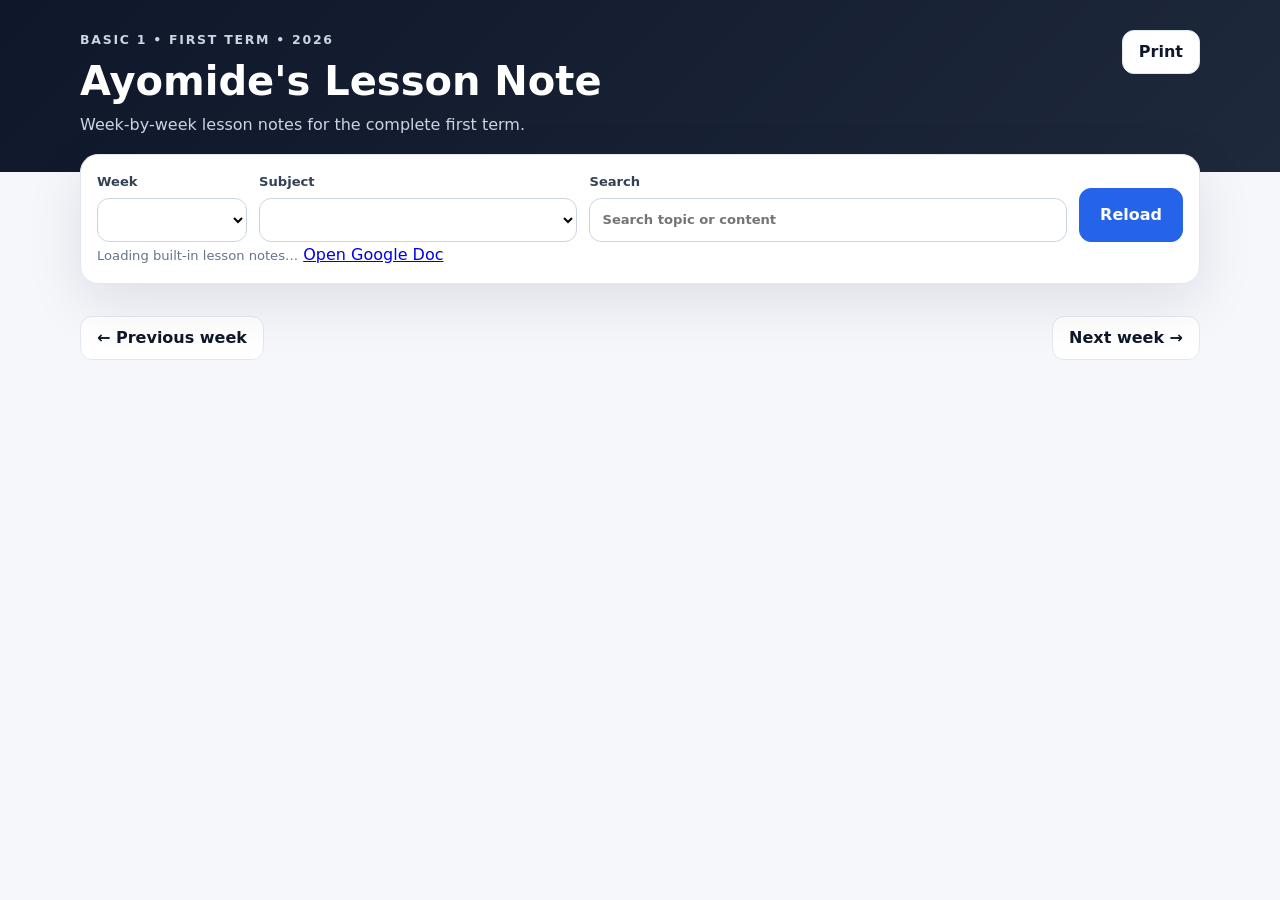
==== commit cac0c4a4: "Restore stable lesson notes version" ====
--- a/index.html
+++ b/index.html
@@ -1,39 +1,76 @@
 <!doctype html>
 <html lang="en">
 <head>
-<meta charset="utf-8">
-<meta name="viewport" content="width=device-width,initial-scale=1">
-<title>Ayomide's Lesson Note</title>
-<link rel="stylesheet" href="styles.css">
+  <meta charset="utf-8">
+  <meta name="viewport" content="width=device-width,initial-scale=1">
+  <title>Ayomide's Lesson Note</title>
+  <meta name="description" content="Basic 1 First Term lesson notes for 2026, loaded from a dedicated Google Doc.">
+  <meta name="theme-color" content="#0f172a">
+  <link rel="stylesheet" href="styles.css">
 </head>
 <body>
-<main class="search-page">
-  <div class="search-box">
-    <p class="eyebrow">BASIC 1 • FIRST TERM • 2026</p>
-    <h1>Ayomide's Lesson Note</h1>
-    <p class="search-intro">Search for a subject, week, topic, or lesson content.</p>
+  <header class="app-header">
+    <div class="shell header-inner">
+      <div>
+        <p class="eyebrow">BASIC 1 • FIRST TERM • 2026</p>
+        <h1>Ayomide's Lesson Note</h1>
+        <p class="subtitle">Week-by-week lesson notes for the complete first term.</p>
+      </div>
+      <button id="printBtn" class="ghost-btn" type="button" title="Print the current lesson note">Print</button>
+    </div>
+  </header>
 
-    <form class="big-search" action="results.html" method="get">
-      <input id="searchInput" name="q" type="search" placeholder="What lesson are you looking for?" autocomplete="off">
-      <button class="primary-btn" type="submit">Search Lesson</button>
-    </form>
+  <main class="shell">
+    <section class="control-panel" aria-label="Lesson note filters">
+      <div class="control-row">
+        <label>
+          <span>Week</span>
+          <select id="weekSelect"></select>
+        </label>
+        <label>
+          <span>Subject</span>
+          <select id="subjectSelect"></select>
+        </label>
+        <label class="search-field">
+          <span>Search</span>
+          <input id="searchInput" type="search" placeholder="Search topic or content">
+        </label>
+        <button id="syncBtn" class="primary-btn" type="button">Reload</button>
+      </div>
+      <div class="status-row">
+        <span id="syncStatus" class="status-pill">Loading built-in lesson notes…</span>
+        <a id="sourceLink" class="source-link" href="https://docs.google.com/document/d/1tGks5xH6VpQvfbQG9CSYayHXY_vWygj1YyjMIXVIswI/edit" target="_blank" rel="noopener">Open Google Doc</a>
+      </div>
+    </section>
 
-    <div class="quick-search">
-      <a href="results.html?week=1">Week 1</a>
-      <a href="results.html?week=2">Week 2</a>
-      <a href="results.html?week=3">Week 3</a>
-      <a href="results.html?week=4">Week 4</a>
-      <a href="results.html?week=5">Week 5</a>
-      <a href="results.html?week=6">Week 6</a>
-      <a href="results.html?week=7">Week 7</a>
-      <a href="results.html?week=8">Week 8</a>
-      <a href="results.html?week=9">Week 9</a>
-      <a href="results.html?week=10">Week 10</a>
+    <section id="lessonArea" aria-live="polite"></section>
+
+    <div class="week-nav">
+      <button id="prevBtn" class="ghost-btn" type="button">← Previous week</button>
+      <button id="nextBtn" class="ghost-btn" type="button">Next week →</button>
     </div>
+  </main>
 
-    <p class="status-pill">200 lesson entries • 20 subjects • 10 weeks</p>
-  </div>
-</main>
-<script src="app.js"></script>
+  <template id="lessonTemplate">
+    <article class="lesson-card">
+      <div class="lesson-head">
+        <div>
+          <p class="lesson-subject"></p>
+          <h2 class="lesson-topic"></h2>
+        </div>
+        <span class="date-badge"></span>
+      </div>
+      <div class="lesson-grid">
+        <section class="note-section"><h3>Behavioral Objectives</h3><div data-field="objectives"></div></section>
+        <section class="note-section"><h3>Instructional Materials</h3><div data-field="materials"></div></section>
+        <section class="note-section"><h3>Lesson Content</h3><div data-field="content"></div></section>
+        <section class="note-section"><h3>Teacher &amp; Learner Activities</h3><div data-field="activities"></div></section>
+        <section class="note-section"><h3>Evaluation</h3><div data-field="evaluation"></div></section>
+        <section class="note-section"><h3>Assignment</h3><div data-field="assignment"></div></section>
+      </div>
+    </article>
+  </template>
+
+  <script src="app.js"></script>
 </body>
-</html>+</html>
--- a/styles.css
+++ b/styles.css
@@ -4,8 +4,8 @@
 .search-box{width:min(760px,100%);background:#fff;border:1px solid var(--line);border-radius:28px;box-shadow:var(--shadow);padding:clamp(28px,6vw,56px);text-align:center}
 .eyebrow{margin:0 0 8px;color:var(--accent);font-size:.78rem;letter-spacing:.14em;font-weight:800}.search-box h1{margin:0;font-size:clamp(2rem,6vw,3.4rem);line-height:1.08}.search-intro{color:var(--muted);margin:12px auto 28px}
 .big-search{display:flex;gap:10px}.big-search input{height:54px;flex:1;border:1px solid #cbd5e1;border-radius:14px;padding:0 16px;font:inherit;font-size:1rem;outline:none}.big-search input:focus{border-color:var(--accent);box-shadow:0 0 0 4px #dbeafe}
-.primary-btn,.ghost-btn,.quick-search button{border-radius:12px;border:1px solid var(--line);font:inherit;font-weight:700;cursor:pointer}.primary-btn{background:var(--accent);border-color:var(--accent);color:#fff;padding:0 20px;height:54px}.primary-btn:hover{background:var(--accent2)}
-.quick-search{display:flex;flex-wrap:wrap;justify-content:center;gap:8px;margin-top:18px}.quick-search button{background:#f8fafc;padding:8px 12px;color:#334155}.quick-search button:hover{background:#eff6ff;border-color:#bfdbfe;color:#1d4ed8}
+.primary-btn,.ghost-btn,.quick-search button,.quick-search a{border-radius:12px;border:1px solid var(--line);font:inherit;font-weight:700;cursor:pointer}.primary-btn{background:var(--accent);border-color:var(--accent);color:#fff;padding:0 20px;height:54px}.primary-btn:hover{background:var(--accent2)}
+.quick-search{display:flex;flex-wrap:wrap;justify-content:center;gap:8px;margin-top:18px}.quick-search button,.quick-search a{background:#f8fafc;padding:8px 12px;color:#334155;text-decoration:none}.quick-search button:hover,.quick-search a:hover{background:#eff6ff;border-color:#bfdbfe;color:#1d4ed8}.button-link{display:inline-flex;align-items:center;text-decoration:none}
 .status-pill{color:var(--muted);font-size:.82rem}.search-box .status-pill{margin:22px 0 0}.error{color:#b91c1c!important}
 .app-header{background:linear-gradient(135deg,#0f172a,#1e293b);color:#fff;padding:30px 0 34px}.header-inner{display:flex;justify-content:space-between;gap:24px;align-items:flex-start}.app-header .eyebrow{color:#cbd5e1}.app-header h1{margin:0;font-size:clamp(1.7rem,4vw,2.5rem);line-height:1.15}.subtitle{margin:.5rem 0 0;color:#cbd5e1}
 .ghost-btn{height:44px;padding:0 16px;background:#fff;color:#0f172a}.control-panel{margin:-18px auto 22px;position:relative;background:#fff;border:1px solid var(--line);border-radius:18px;box-shadow:var(--shadow);padding:16px}.control-row{display:grid;grid-template-columns:150px 1fr minmax(220px,1.5fr) auto;gap:12px;align-items:end}label{display:grid;gap:6px;font-size:.82rem;font-weight:700;color:#334155}select{height:44px;border:1px solid #cbd5e1;border-radius:12px;padding:0 12px;font:inherit;background:#fff}label input{height:44px;border:1px solid #cbd5e1;border-radius:12px;padding:0 12px;font:inherit}
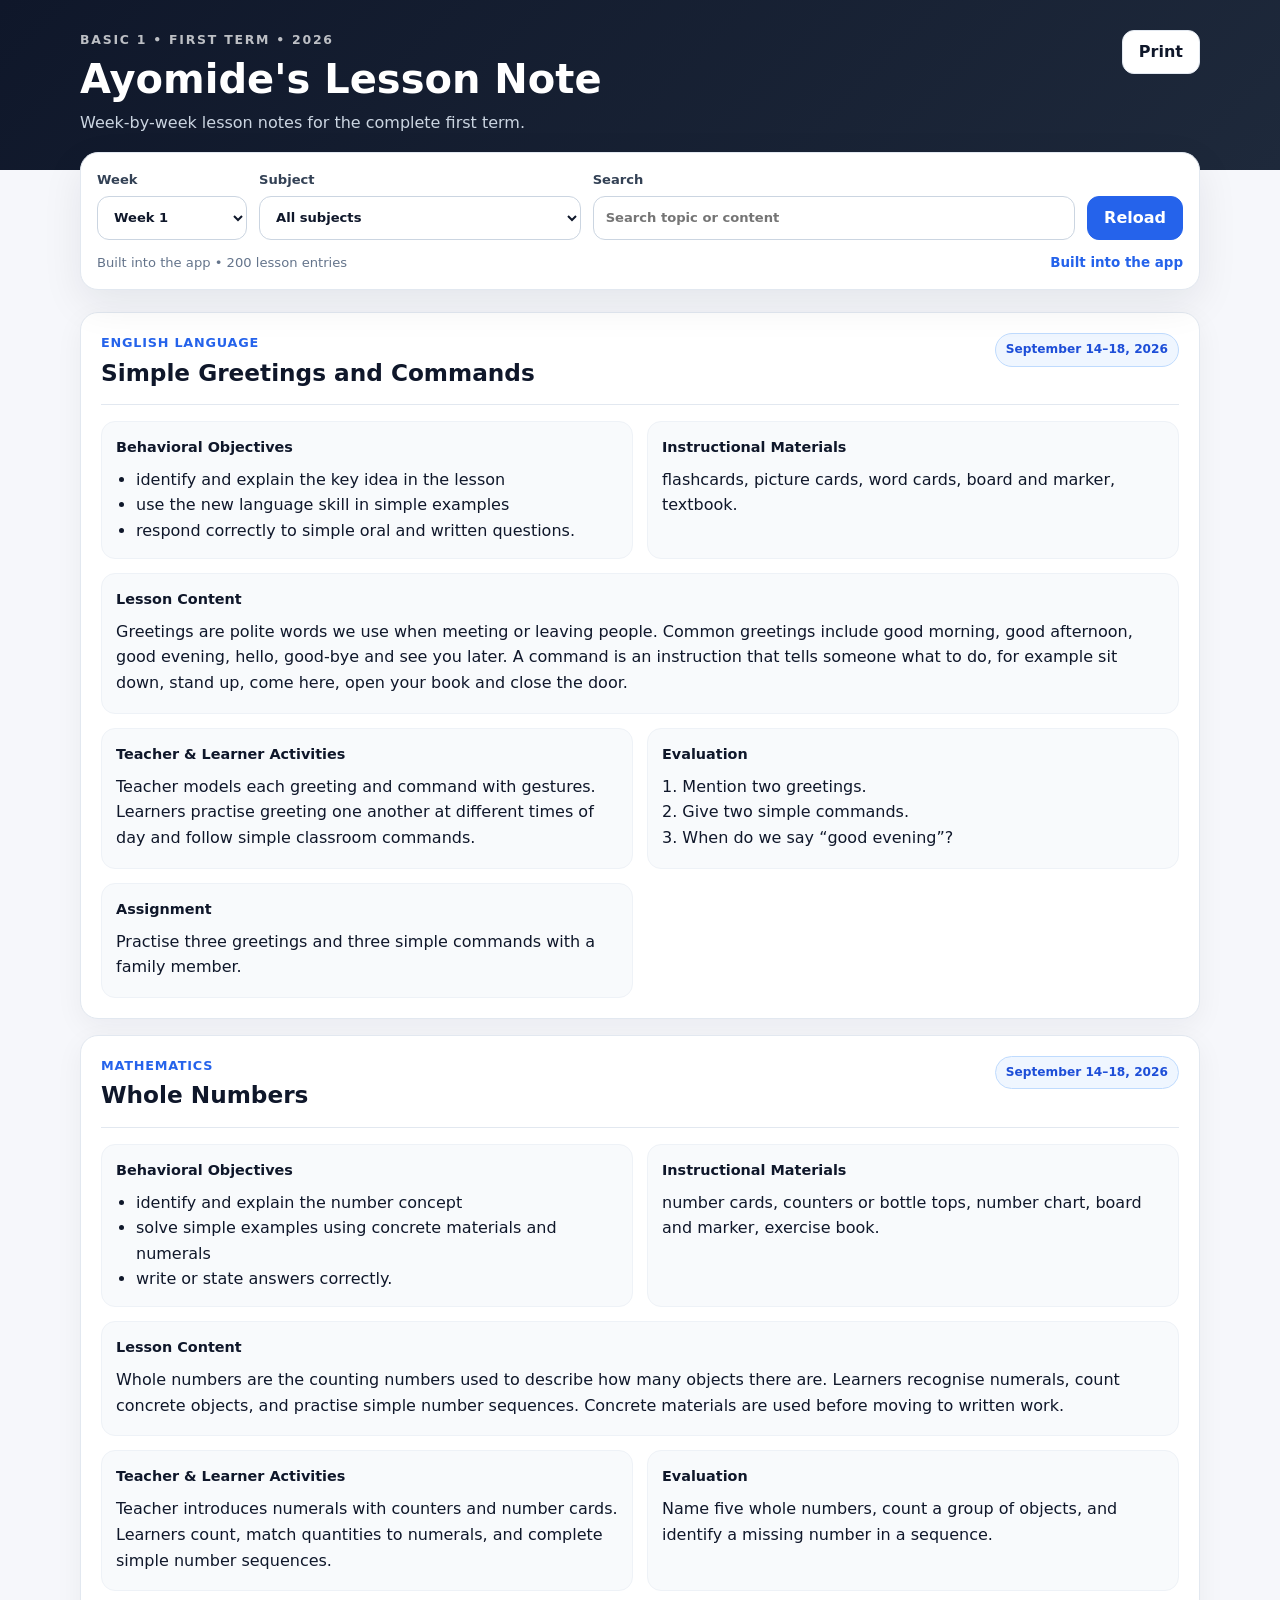
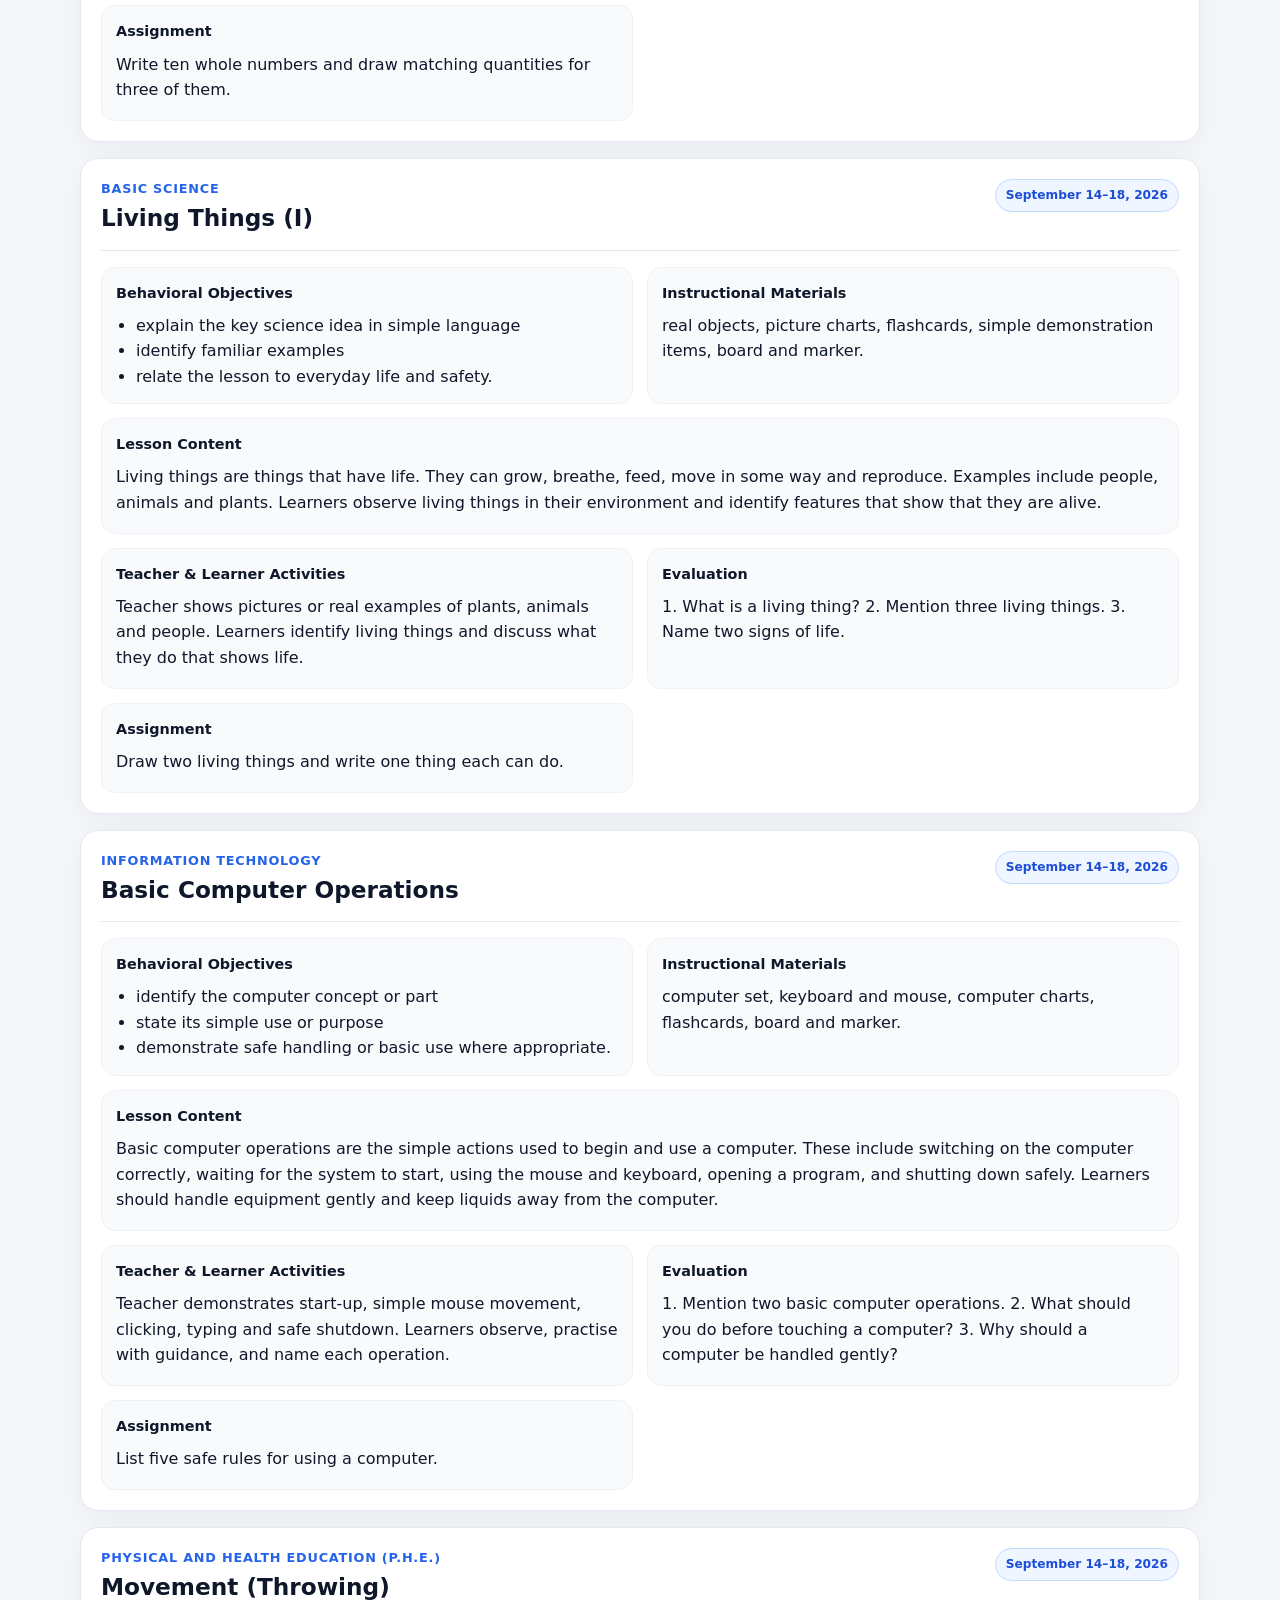
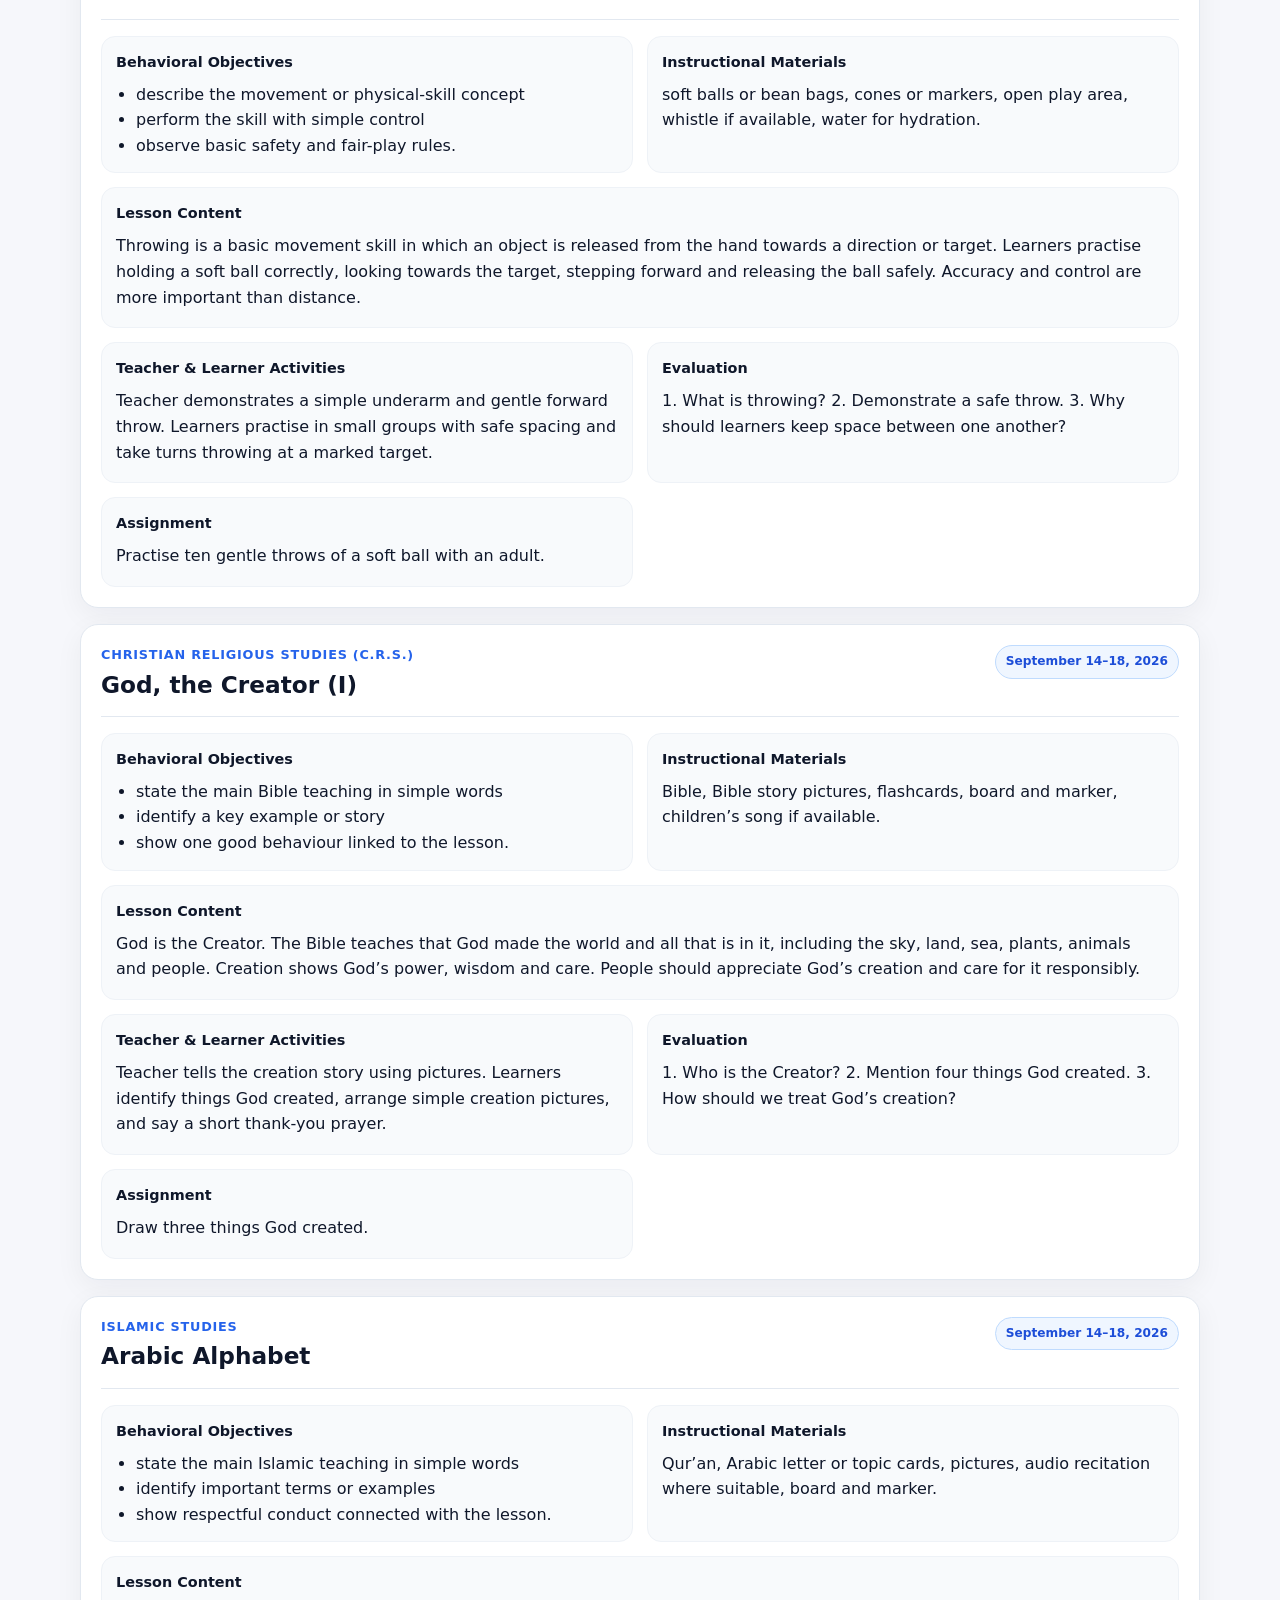
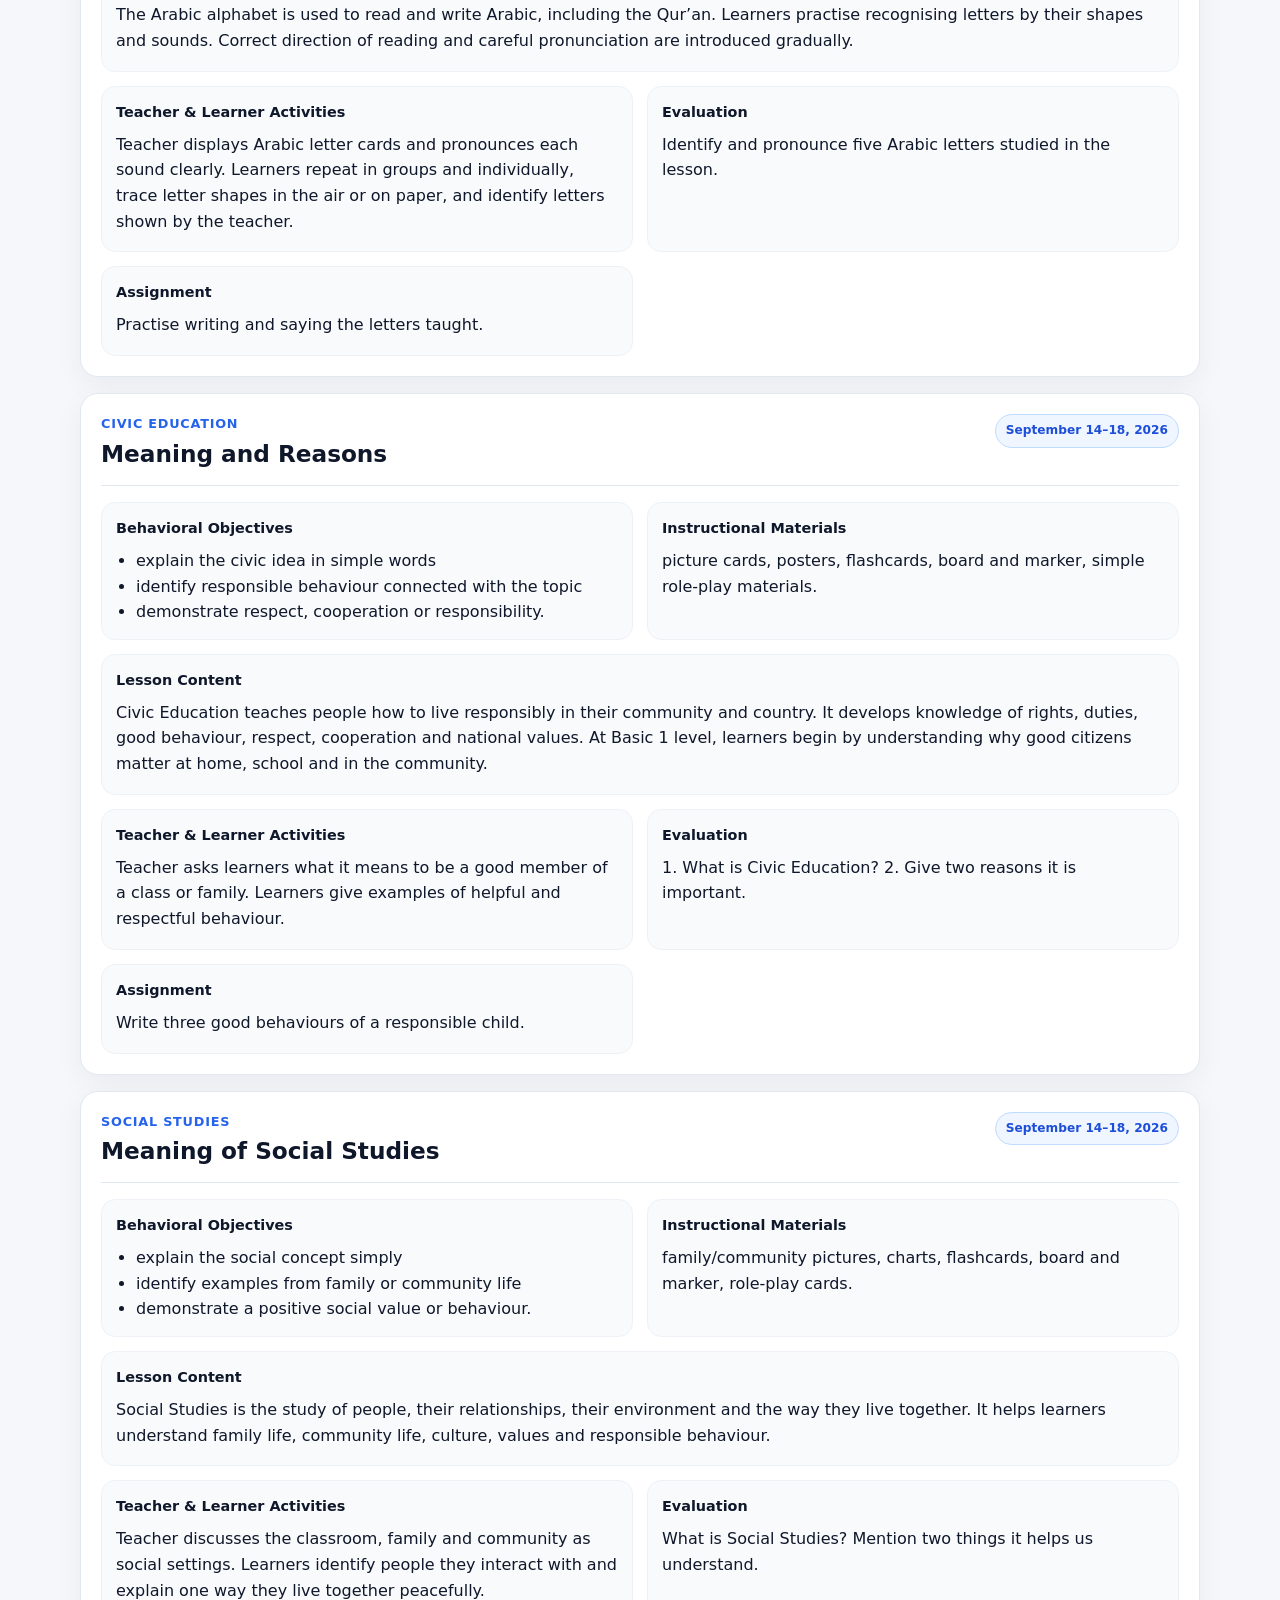
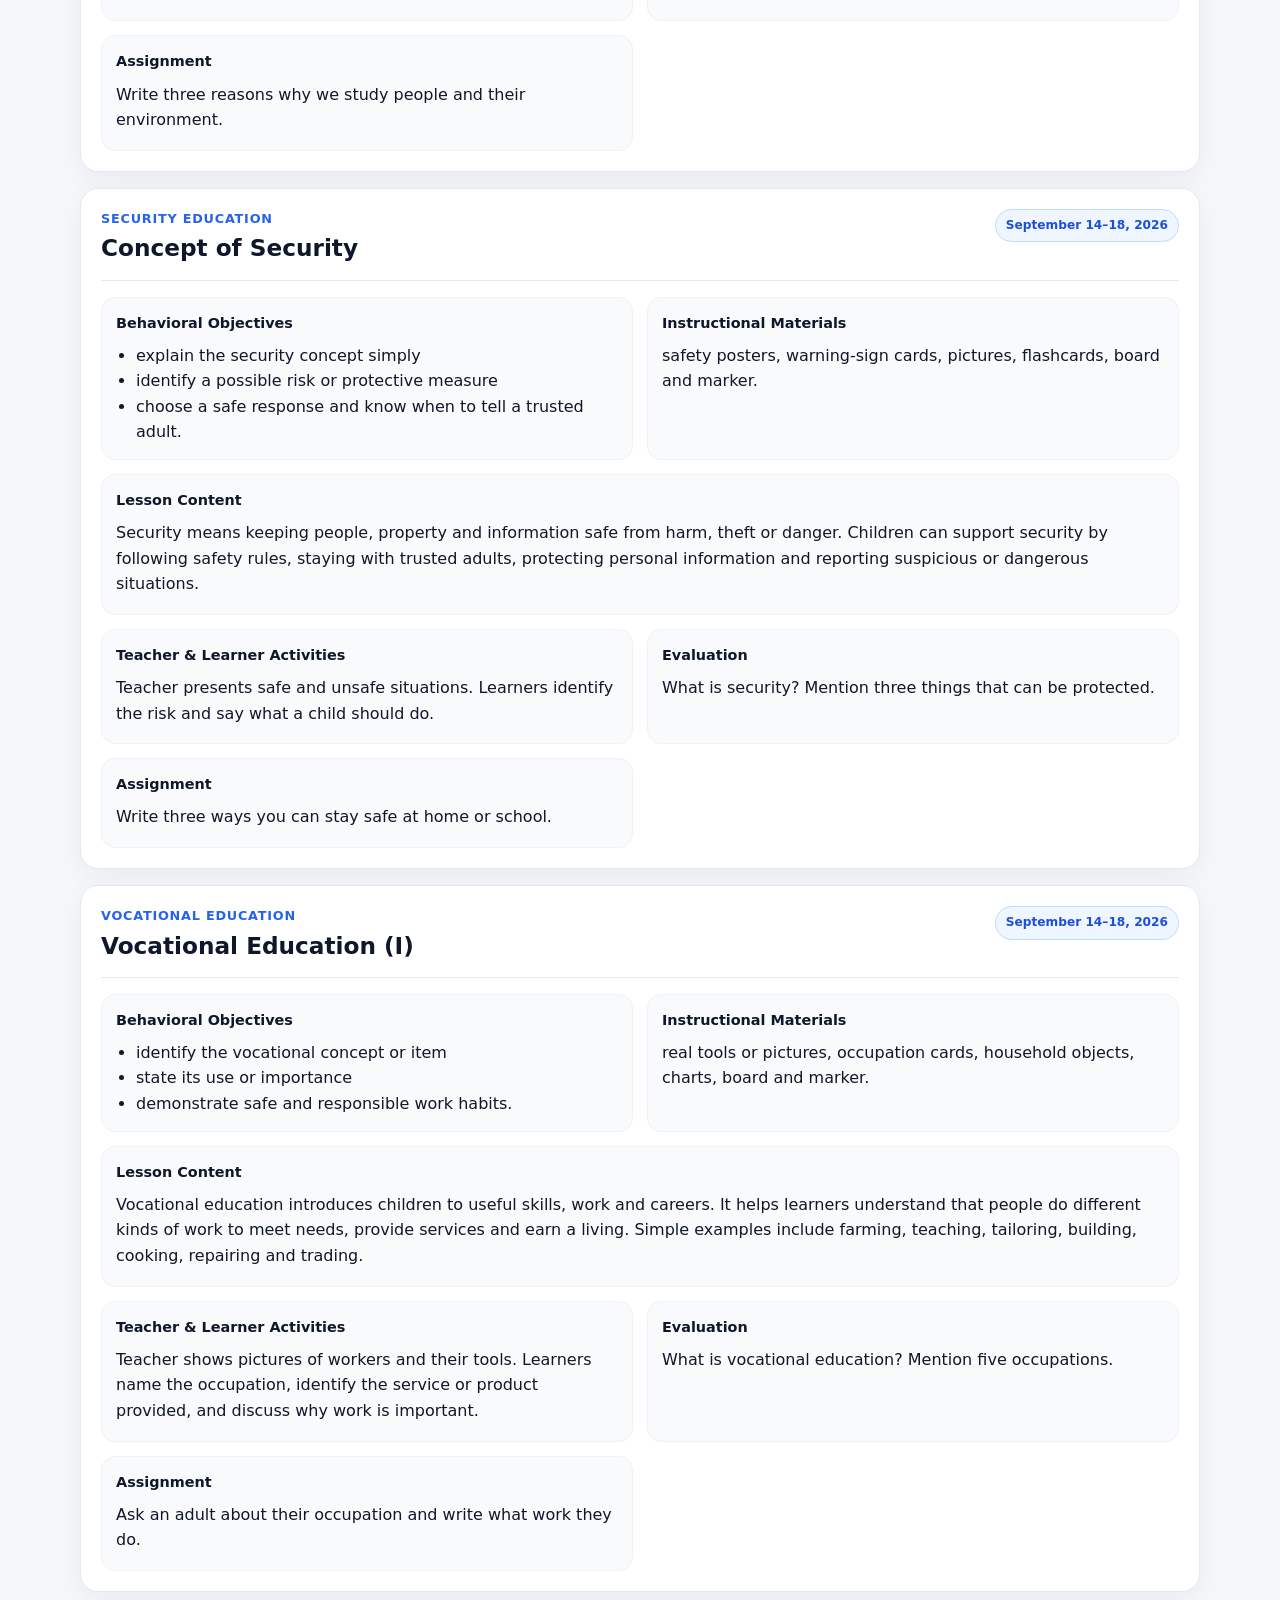
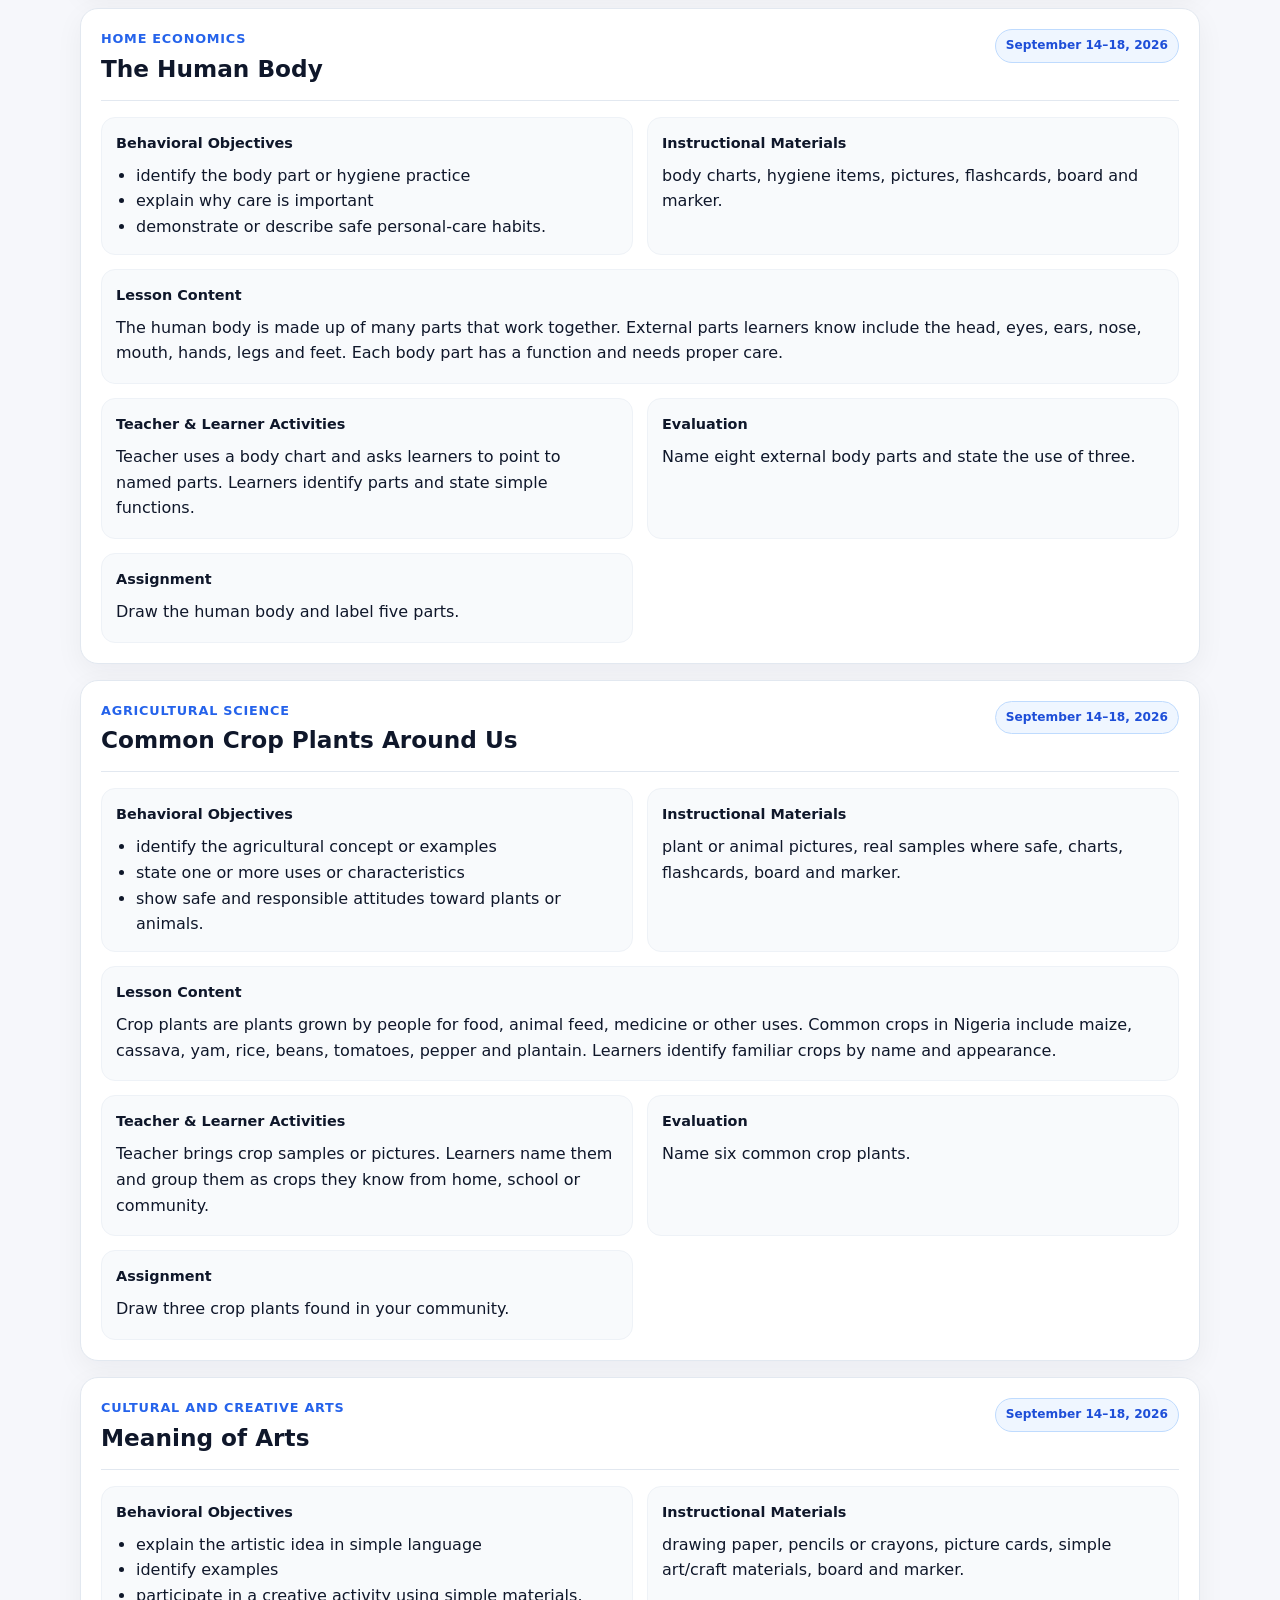
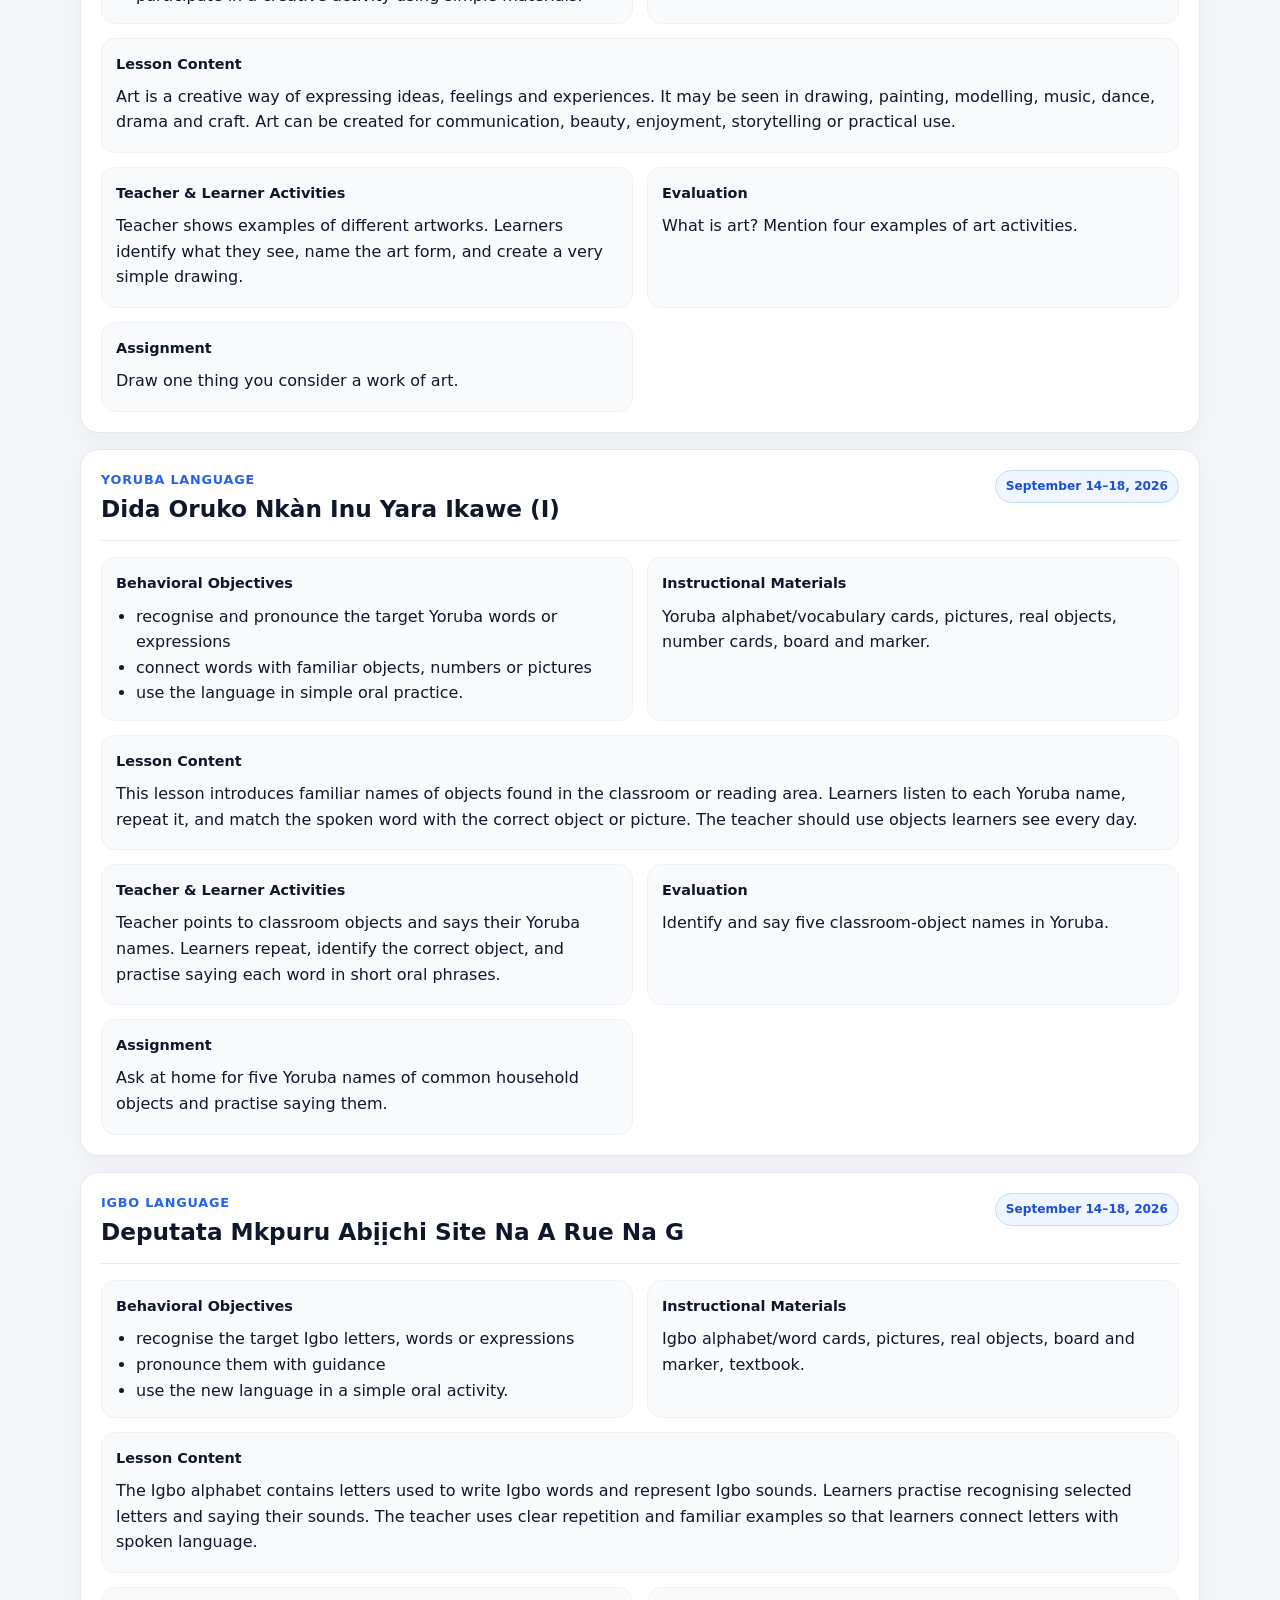
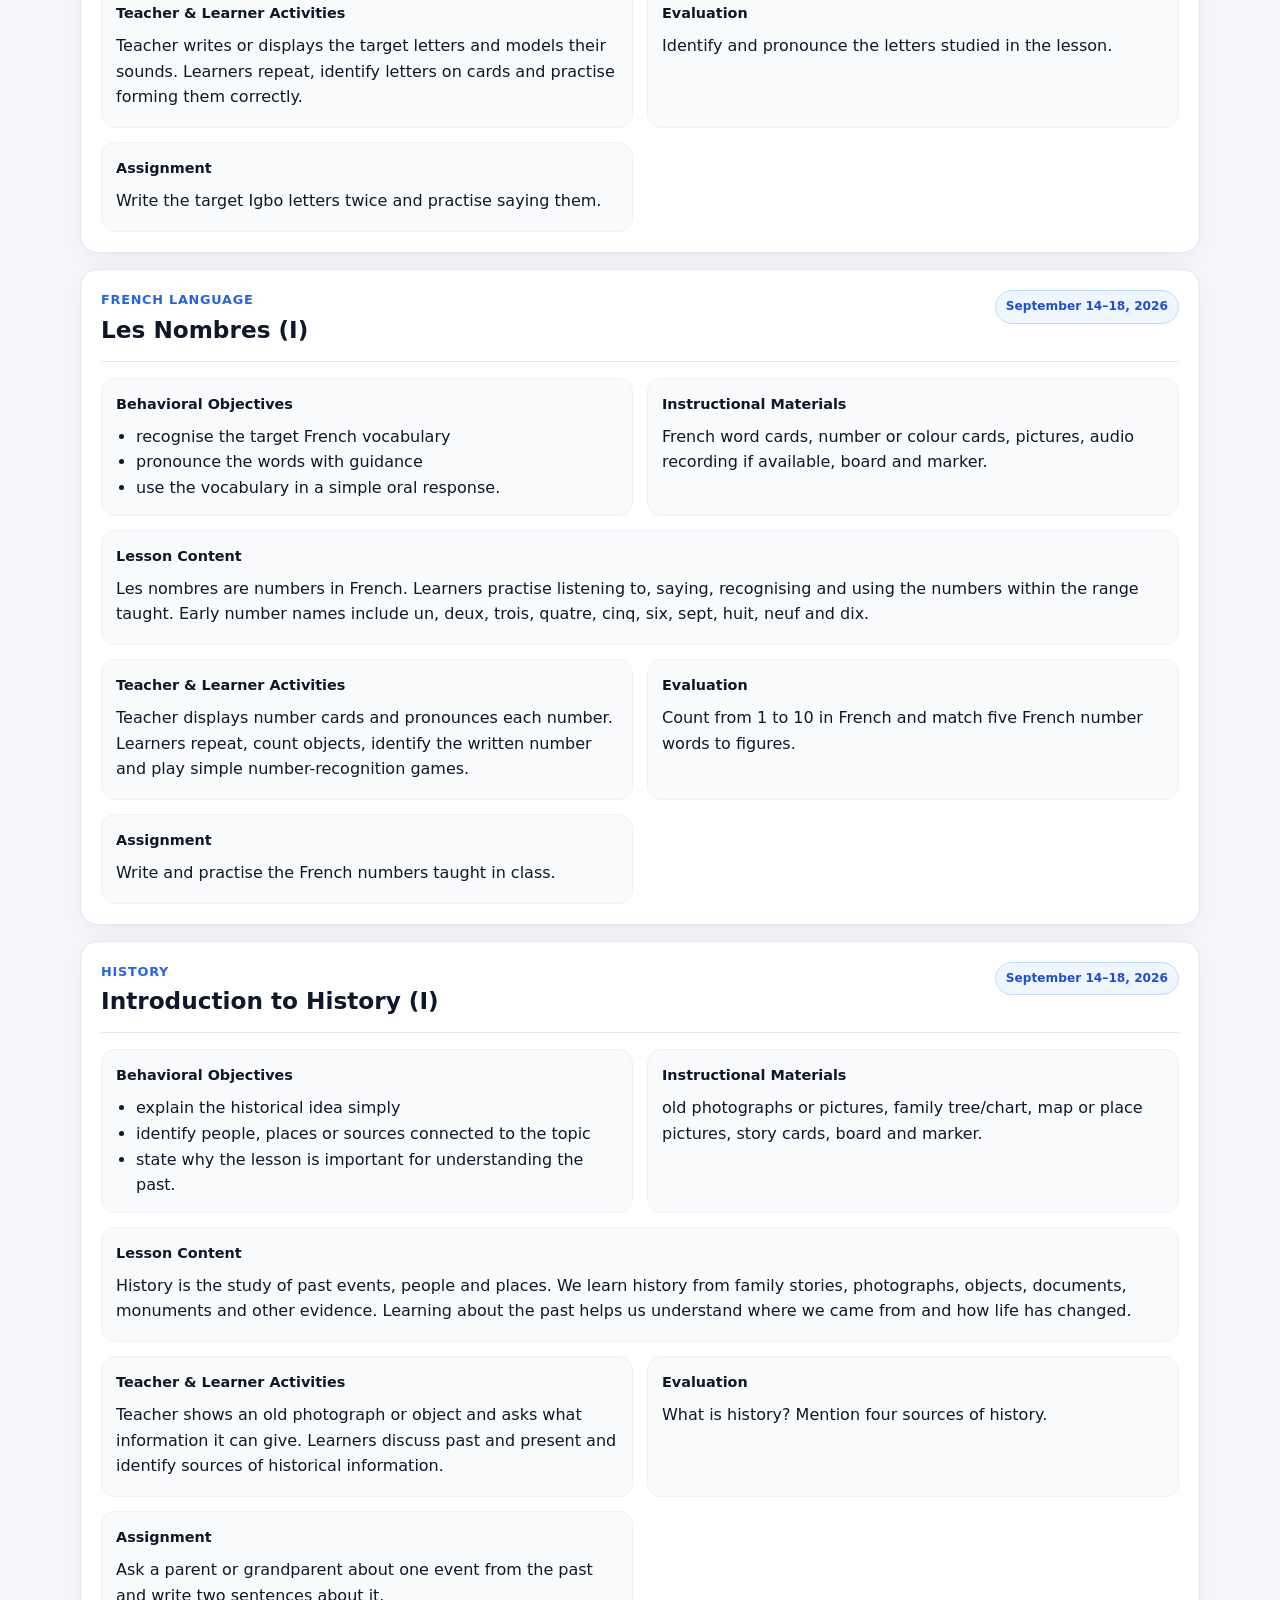
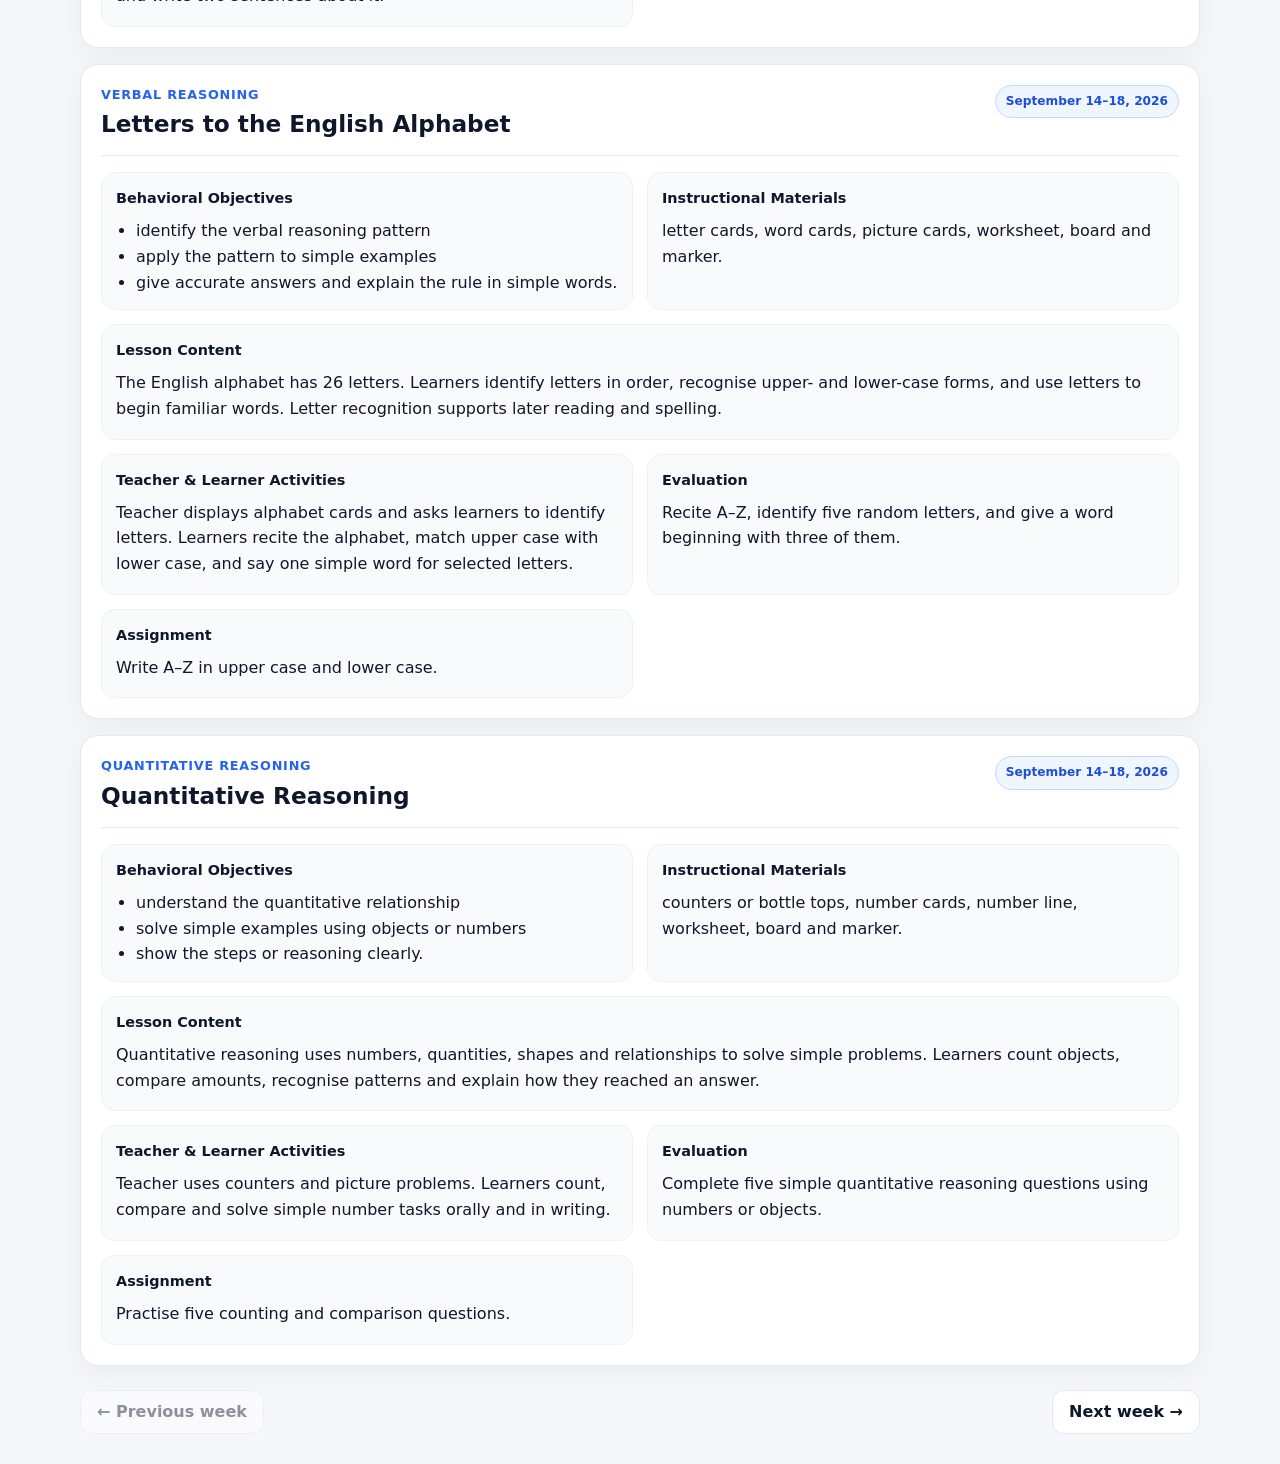
==== commit 925087af: "Prepare fixed-scale mobile app layout" ====
--- a/index.html
+++ b/index.html
@@ -2,9 +2,9 @@
 <html lang="en">
 <head>
   <meta charset="utf-8">
-  <meta name="viewport" content="width=device-width,initial-scale=1">
+  <meta name="viewport" content="width=device-width,initial-scale=1,maximum-scale=1,user-scalable=no,viewport-fit=cover">
   <title>Ayomide's Lesson Note</title>
-  <meta name="description" content="Basic 1 First Term lesson notes for 2026, loaded from a dedicated Google Doc.">
+  <meta name="description" content="Basic 1 First Term lesson notes for 2026, built into the app for reliable loading.">
   <meta name="theme-color" content="#0f172a">
   <link rel="stylesheet" href="styles.css">
 </head>
@@ -38,8 +38,8 @@
         <button id="syncBtn" class="primary-btn" type="button">Reload</button>
       </div>
       <div class="status-row">
-        <span id="syncStatus" class="status-pill">Loading built-in lesson notes…</span>
-        <a id="sourceLink" class="source-link" href="https://docs.google.com/document/d/1tGks5xH6VpQvfbQG9CSYayHXY_vWygj1YyjMIXVIswI/edit" target="_blank" rel="noopener">Open Google Doc</a>
+        <span id="syncStatus" class="status-pill">Ready with built-in lesson notes.</span>
+        <span id="sourceLink" class="source-link">Built into the app</span>
       </div>
     </section>
 
@@ -71,6 +71,7 @@
     </article>
   </template>
 
+  <script src="lesson-data.js"></script>
   <script src="app.js"></script>
 </body>
 </html>
--- a/styles.css
+++ b/styles.css
@@ -1,14 +1,37 @@
-:root{--bg:#f6f7fb;--surface:#fff;--surface2:#f8fafc;--text:#0f172a;--muted:#64748b;--line:#e2e8f0;--accent:#2563eb;--accent2:#1d4ed8;--shadow:0 18px 55px rgba(15,23,42,.10)}
-*{box-sizing:border-box}body{margin:0;font-family:Inter,system-ui,-apple-system,"Segoe UI",sans-serif;background:var(--bg);color:var(--text);line-height:1.6}.shell{width:min(1120px,calc(100% - 28px));margin:auto}
-.search-page{min-height:100vh;display:grid;place-items:center;padding:24px;background:radial-gradient(circle at 50% 0,#dbeafe,transparent 42%),var(--bg)}
-.search-box{width:min(760px,100%);background:#fff;border:1px solid var(--line);border-radius:28px;box-shadow:var(--shadow);padding:clamp(28px,6vw,56px);text-align:center}
-.eyebrow{margin:0 0 8px;color:var(--accent);font-size:.78rem;letter-spacing:.14em;font-weight:800}.search-box h1{margin:0;font-size:clamp(2rem,6vw,3.4rem);line-height:1.08}.search-intro{color:var(--muted);margin:12px auto 28px}
-.big-search{display:flex;gap:10px}.big-search input{height:54px;flex:1;border:1px solid #cbd5e1;border-radius:14px;padding:0 16px;font:inherit;font-size:1rem;outline:none}.big-search input:focus{border-color:var(--accent);box-shadow:0 0 0 4px #dbeafe}
-.primary-btn,.ghost-btn,.quick-search button,.quick-search a{border-radius:12px;border:1px solid var(--line);font:inherit;font-weight:700;cursor:pointer}.primary-btn{background:var(--accent);border-color:var(--accent);color:#fff;padding:0 20px;height:54px}.primary-btn:hover{background:var(--accent2)}
-.quick-search{display:flex;flex-wrap:wrap;justify-content:center;gap:8px;margin-top:18px}.quick-search button,.quick-search a{background:#f8fafc;padding:8px 12px;color:#334155;text-decoration:none}.quick-search button:hover,.quick-search a:hover{background:#eff6ff;border-color:#bfdbfe;color:#1d4ed8}.button-link{display:inline-flex;align-items:center;text-decoration:none}
-.status-pill{color:var(--muted);font-size:.82rem}.search-box .status-pill{margin:22px 0 0}.error{color:#b91c1c!important}
-.app-header{background:linear-gradient(135deg,#0f172a,#1e293b);color:#fff;padding:30px 0 34px}.header-inner{display:flex;justify-content:space-between;gap:24px;align-items:flex-start}.app-header .eyebrow{color:#cbd5e1}.app-header h1{margin:0;font-size:clamp(1.7rem,4vw,2.5rem);line-height:1.15}.subtitle{margin:.5rem 0 0;color:#cbd5e1}
-.ghost-btn{height:44px;padding:0 16px;background:#fff;color:#0f172a}.control-panel{margin:-18px auto 22px;position:relative;background:#fff;border:1px solid var(--line);border-radius:18px;box-shadow:var(--shadow);padding:16px}.control-row{display:grid;grid-template-columns:150px 1fr minmax(220px,1.5fr) auto;gap:12px;align-items:end}label{display:grid;gap:6px;font-size:.82rem;font-weight:700;color:#334155}select{height:44px;border:1px solid #cbd5e1;border-radius:12px;padding:0 12px;font:inherit;background:#fff}label input{height:44px;border:1px solid #cbd5e1;border-radius:12px;padding:0 12px;font:inherit}
-.lesson-card{background:#fff;border:1px solid var(--line);border-radius:18px;box-shadow:0 8px 28px rgba(15,23,42,.05);padding:20px;margin-bottom:16px}.lesson-head{display:flex;justify-content:space-between;gap:18px;padding-bottom:16px;border-bottom:1px solid var(--line)}.lesson-subject{margin:0 0 4px;font-size:.8rem;text-transform:uppercase;color:var(--accent);font-weight:800}.lesson-topic{margin:0;font-size:1.4rem;line-height:1.3}.date-badge{white-space:nowrap;background:#eff6ff;color:#1d4ed8;border:1px solid #bfdbfe;border-radius:999px;padding:6px 10px;font-size:.76rem;font-weight:800}.lesson-grid{display:grid;grid-template-columns:repeat(2,1fr);gap:14px;margin-top:16px}.note-section{background:var(--surface2);border:1px solid #eef2f7;border-radius:14px;padding:14px}.note-section:nth-child(3){grid-column:1/-1}.note-section h3{margin:0 0 8px;font-size:.9rem}.note-section p{margin:.2rem 0}.week-nav{display:flex;justify-content:space-between;padding:10px 0 30px}.empty{background:#fff;border:1px dashed #cbd5e1;border-radius:16px;padding:34px;text-align:center;color:var(--muted)}
-@media(max-width:820px){.control-row{grid-template-columns:1fr 1fr}.search-field{grid-column:1/-1}}@media(max-width:640px){.big-search{flex-direction:column}.big-search .primary-btn{width:100%}.header-inner{flex-direction:column}.control-row{grid-template-columns:1fr}.search-field{grid-column:auto}.lesson-grid{grid-template-columns:1fr}.note-section:nth-child(3){grid-column:auto}.lesson-head{flex-direction:column}.date-badge{align-self:flex-start}}
+:root{
+  --bg:#f6f7fb;--surface:#fff;--surface-2:#f8fafc;--text:#0f172a;--muted:#64748b;
+  --line:#e2e8f0;--accent:#2563eb;--accent-dark:#1d4ed8;--danger:#b91c1c;
+  --shadow:0 14px 40px rgba(15,23,42,.08);--radius:18px;
+}
+*{box-sizing:border-box}html{scroll-behavior:smooth}
+body{margin:0;font-family:Inter,ui-sans-serif,system-ui,-apple-system,BlinkMacSystemFont,"Segoe UI",sans-serif;background:var(--bg);color:var(--text);line-height:1.6}
+.shell{width:min(1120px,calc(100% - 28px));margin-inline:auto}
+.app-header{background:linear-gradient(135deg,#0f172a,#1e293b);color:#fff;padding:30px 0 34px}
+.header-inner{display:flex;justify-content:space-between;gap:24px;align-items:flex-start}
+.eyebrow{margin:0 0 6px;font-size:.78rem;letter-spacing:.14em;font-weight:700;opacity:.72}
+h1{margin:0;font-size:clamp(1.7rem,4vw,2.5rem);line-height:1.15}
+.subtitle{margin:.5rem 0 0;color:#cbd5e1;max-width:700px}
+.control-panel{margin:-18px auto 22px;position:relative;background:var(--surface);border:1px solid var(--line);border-radius:var(--radius);box-shadow:var(--shadow);padding:16px}
+.control-row{display:grid;grid-template-columns:150px 1fr minmax(220px,1.5fr) auto;gap:12px;align-items:end}
+label{display:grid;gap:6px;font-size:.82rem;font-weight:700;color:#334155}
+select,input{width:100%;height:44px;border:1px solid #cbd5e1;border-radius:12px;background:#fff;padding:0 12px;color:var(--text);font:inherit;outline:none}
+select:focus,input:focus{border-color:var(--accent);box-shadow:0 0 0 3px rgba(37,99,235,.12)}
+.primary-btn,.ghost-btn{height:44px;border-radius:12px;padding:0 16px;border:1px solid var(--line);font:inherit;font-weight:700;cursor:pointer}
+.primary-btn{background:var(--accent);border-color:var(--accent);color:#fff}.primary-btn:hover{background:var(--accent-dark)}
+.ghost-btn{background:#fff;color:#0f172a}.ghost-btn:hover{border-color:#94a3b8;background:#f8fafc}.ghost-btn:disabled{opacity:.45;cursor:not-allowed}
+.status-row{display:flex;justify-content:space-between;align-items:center;gap:16px;margin-top:12px}
+.status-pill{font-size:.82rem;color:var(--muted)}.status-pill.error{color:var(--danger)}
+.source-link{font-size:.84rem;color:var(--accent);font-weight:700;text-decoration:none}.source-link:hover{text-decoration:underline}
+.lesson-card{background:var(--surface);border:1px solid var(--line);border-radius:var(--radius);box-shadow:0 8px 28px rgba(15,23,42,.05);padding:20px;margin-bottom:16px}
+.lesson-head{display:flex;justify-content:space-between;gap:18px;align-items:flex-start;padding-bottom:16px;border-bottom:1px solid var(--line)}
+.lesson-subject{margin:0 0 4px;font-size:.8rem;letter-spacing:.06em;text-transform:uppercase;color:var(--accent);font-weight:800}
+.lesson-topic{margin:0;font-size:clamp(1.15rem,2vw,1.45rem);line-height:1.3}
+.date-badge{white-space:nowrap;background:#eff6ff;color:#1d4ed8;border:1px solid #bfdbfe;border-radius:999px;padding:6px 10px;font-size:.76rem;font-weight:800}
+.lesson-grid{display:grid;grid-template-columns:repeat(2,minmax(0,1fr));gap:14px;margin-top:16px}
+.note-section{background:var(--surface-2);border:1px solid #eef2f7;border-radius:14px;padding:14px}.note-section:nth-child(3){grid-column:1/-1}
+.note-section h3{margin:0 0 8px;font-size:.9rem}.note-section p{margin:.2rem 0}.note-section ul{margin:.3rem 0 0;padding-left:20px}.note-section ol{margin:.3rem 0 0;padding-left:22px}
+.empty{background:#fff;border:1px dashed #cbd5e1;border-radius:16px;padding:34px;text-align:center;color:var(--muted)}
+.week-nav{display:flex;justify-content:space-between;gap:12px;padding:8px 0 30px}
+@media(max-width:820px){.control-row{grid-template-columns:1fr 1fr}.search-field{grid-column:1/-1}}
+@media(max-width:640px){.header-inner{flex-direction:column}.control-row{grid-template-columns:1fr}.search-field{grid-column:auto}.lesson-grid{grid-template-columns:1fr}.note-section:nth-child(3){grid-column:auto}.lesson-head{flex-direction:column}.date-badge{align-self:flex-start}.status-row{flex-direction:column;align-items:flex-start}.week-nav{position:sticky;bottom:0;background:rgba(246,247,251,.94);padding:10px 0}}
 @media print{.app-header,.control-panel,.week-nav{display:none!important}body{background:#fff}.shell{width:100%}.lesson-card{box-shadow:none;break-inside:avoid}}
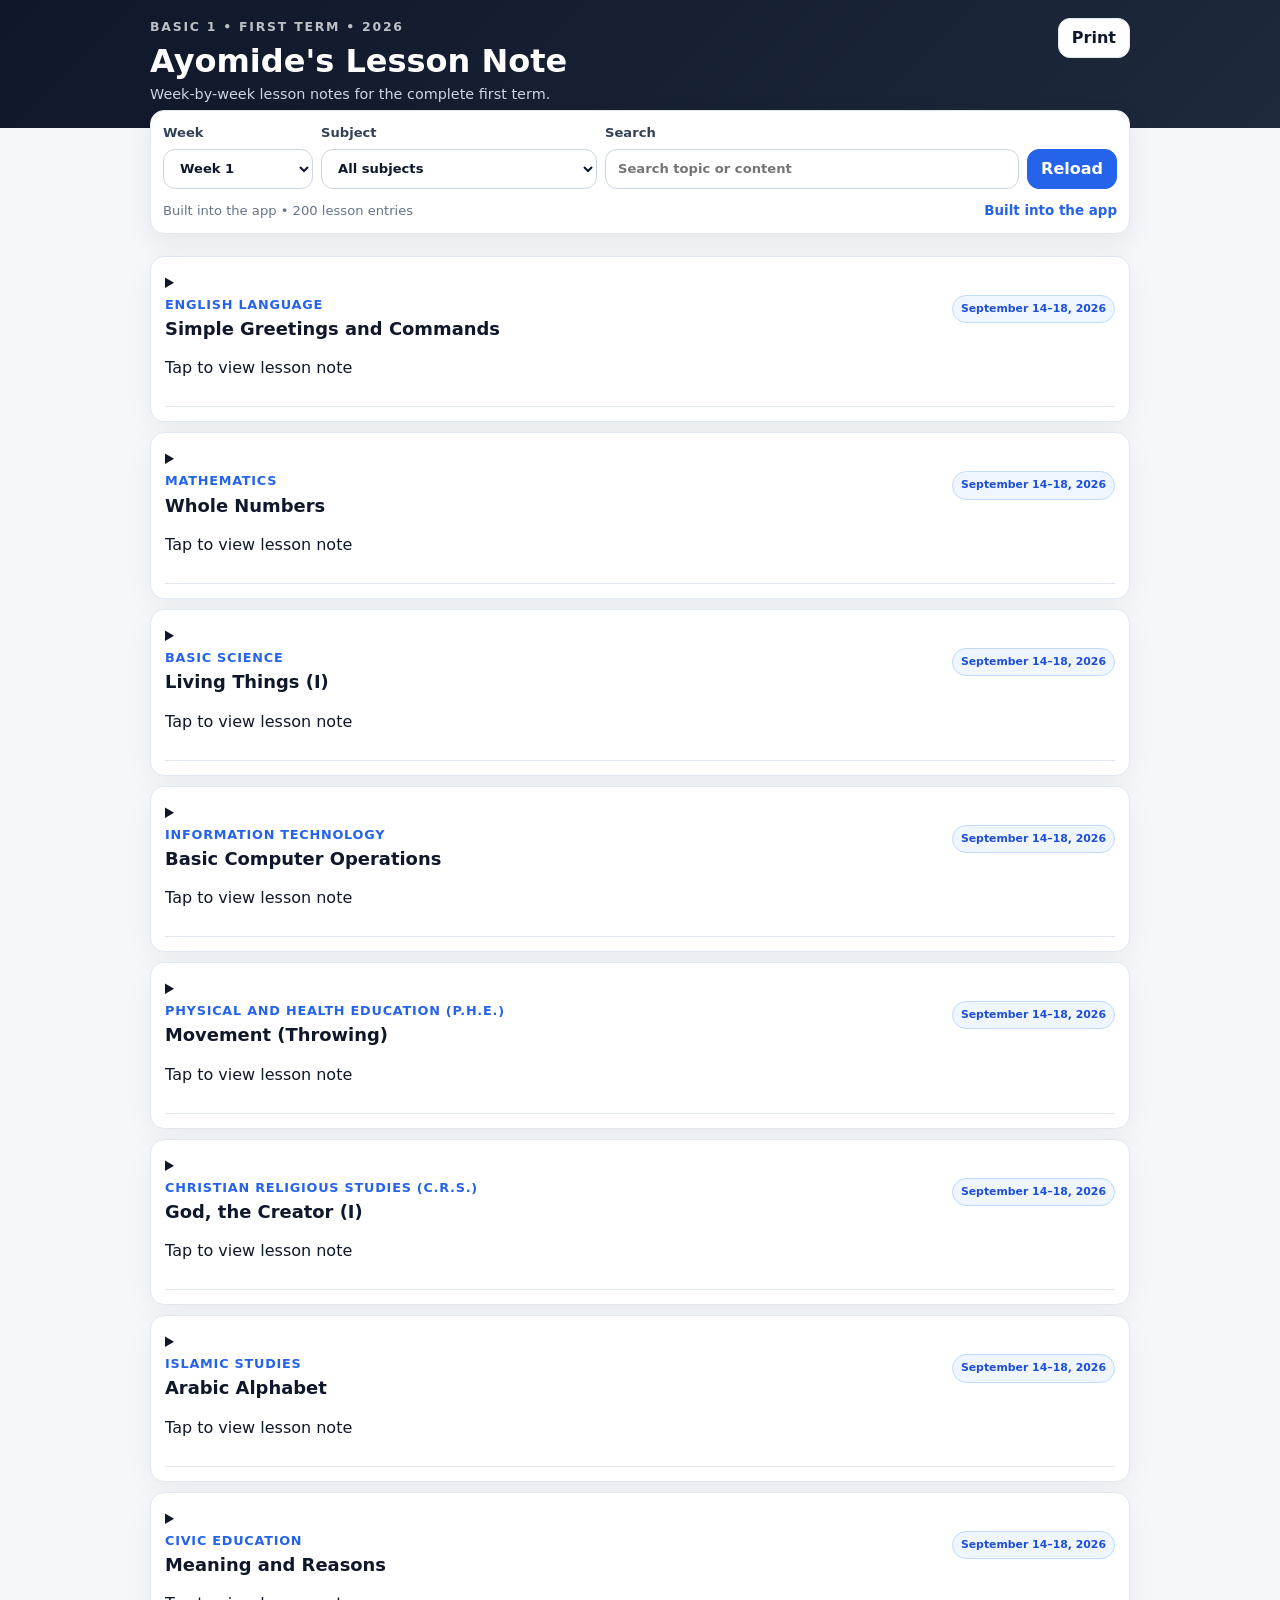
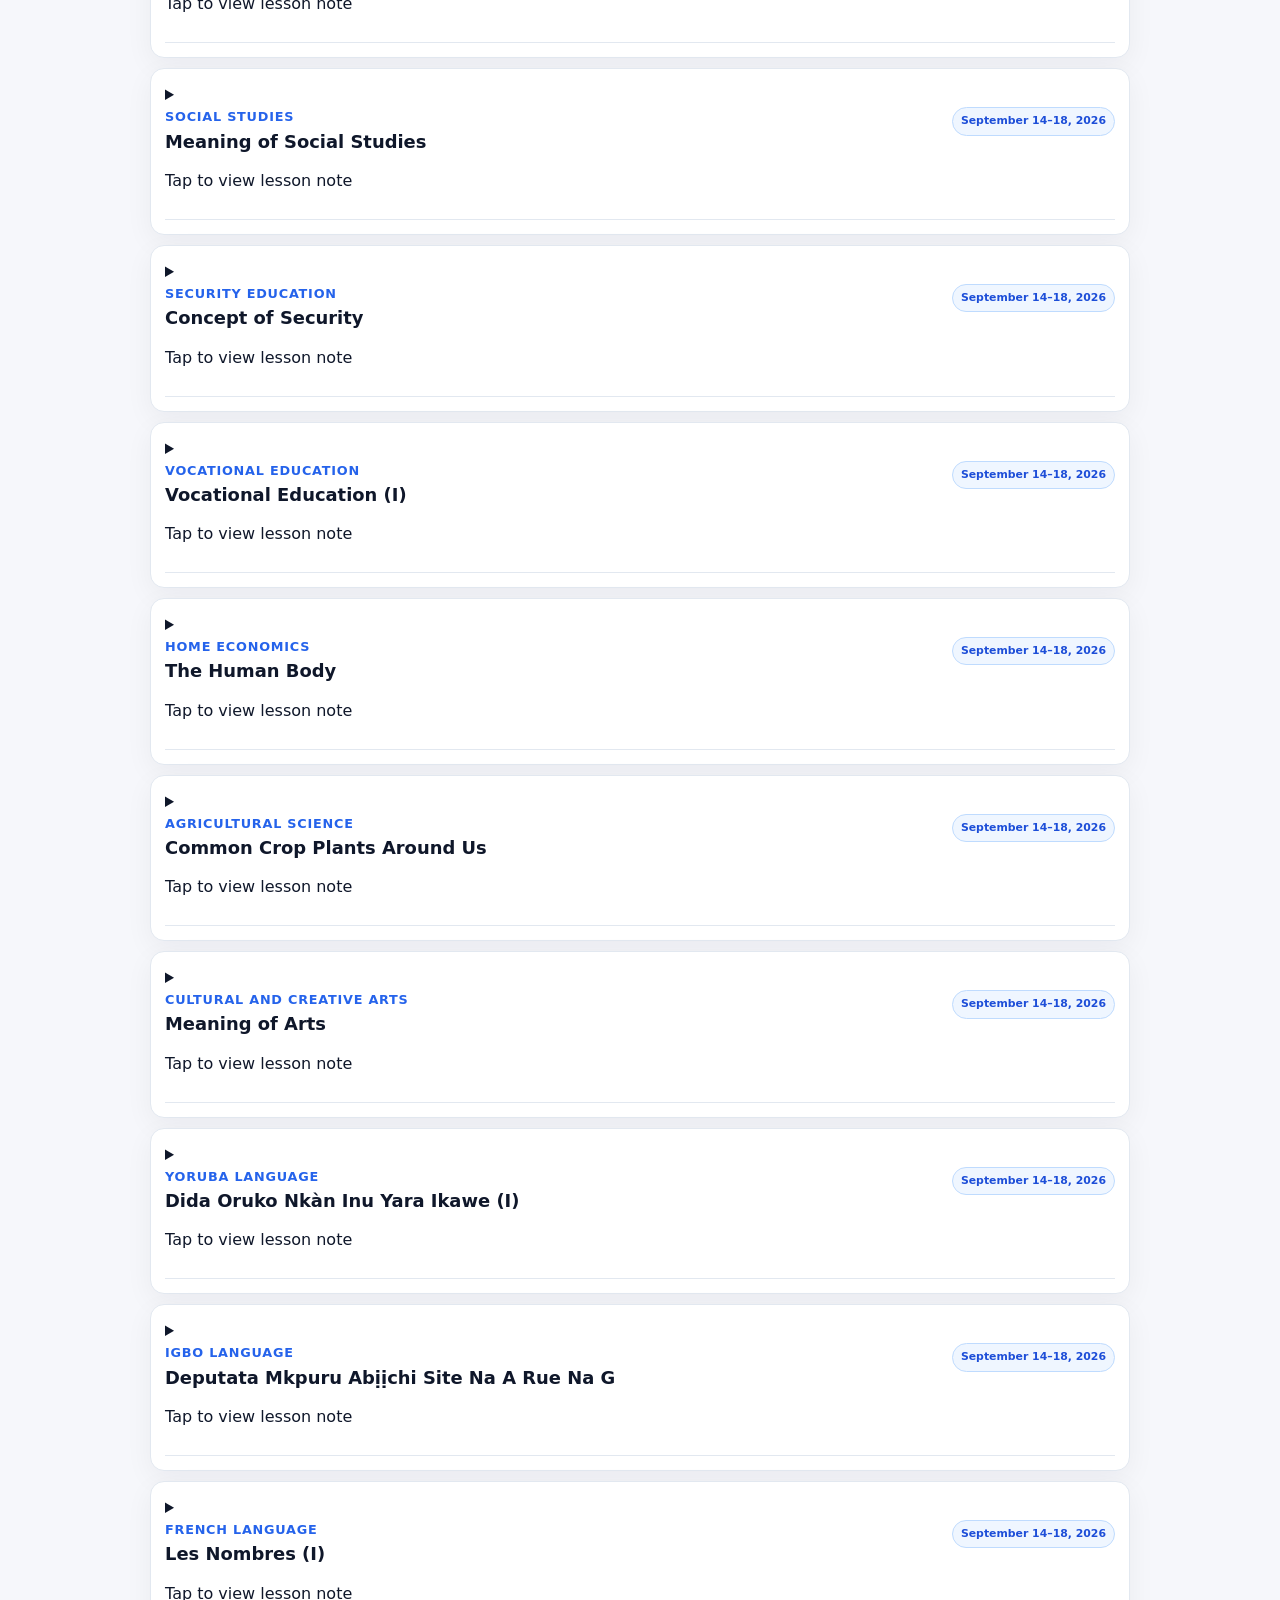
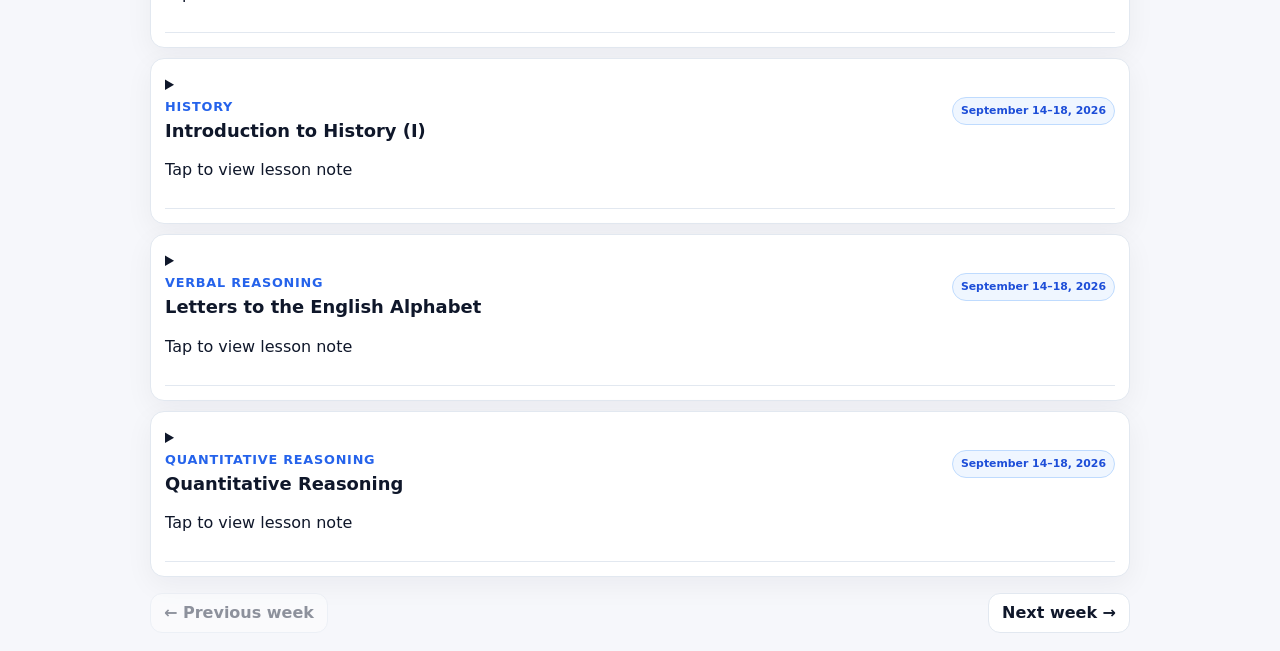
==== commit 6ab69d7a: "Collapse lesson details until selected" ====
--- a/index.html
+++ b/index.html
@@ -52,14 +52,17 @@
   </main>
 
   <template id="lessonTemplate">
-    <article class="lesson-card">
-      <div class="lesson-head">
-        <div>
-          <p class="lesson-subject"></p>
-          <h2 class="lesson-topic"></h2>
+    <details class="lesson-card">
+      <summary class="lesson-summary">
+        <div class="lesson-head">
+          <div>
+            <p class="lesson-subject"></p>
+            <h2 class="lesson-topic"></h2>
+            <p class="tap-hint">Tap to view lesson note</p>
+          </div>
+          <span class="date-badge"></span>
         </div>
-        <span class="date-badge"></span>
-      </div>
+      </summary>
       <div class="lesson-grid">
         <section class="note-section"><h3>Behavioral Objectives</h3><div data-field="objectives"></div></section>
         <section class="note-section"><h3>Instructional Materials</h3><div data-field="materials"></div></section>
@@ -68,7 +71,7 @@
         <section class="note-section"><h3>Evaluation</h3><div data-field="evaluation"></div></section>
         <section class="note-section"><h3>Assignment</h3><div data-field="assignment"></div></section>
       </div>
-    </article>
+    </details>
   </template>
 
   <script src="lesson-data.js"></script>
--- a/styles.css
+++ b/styles.css
@@ -1,37 +1,37 @@
 :root{
   --bg:#f6f7fb;--surface:#fff;--surface-2:#f8fafc;--text:#0f172a;--muted:#64748b;
   --line:#e2e8f0;--accent:#2563eb;--accent-dark:#1d4ed8;--danger:#b91c1c;
-  --shadow:0 14px 40px rgba(15,23,42,.08);--radius:18px;
+  --shadow:0 10px 28px rgba(15,23,42,.07);--radius:14px;
 }
 *{box-sizing:border-box}html{scroll-behavior:smooth}
-body{margin:0;font-family:Inter,ui-sans-serif,system-ui,-apple-system,BlinkMacSystemFont,"Segoe UI",sans-serif;background:var(--bg);color:var(--text);line-height:1.6}
-.shell{width:min(1120px,calc(100% - 28px));margin-inline:auto}
-.app-header{background:linear-gradient(135deg,#0f172a,#1e293b);color:#fff;padding:30px 0 34px}
+body{margin:0;font-family:Inter,ui-sans-serif,system-ui,-apple-system,BlinkMacSystemFont,"Segoe UI",sans-serif;background:var(--bg);color:var(--text);line-height:1.5;overflow-x:hidden;touch-action:manipulation;-webkit-text-size-adjust:100%;}
+.shell{width:min(980px,calc(100% - 20px));margin-inline:auto}
+.app-header{background:linear-gradient(135deg,#0f172a,#1e293b);color:#fff;padding:18px 0 22px}
 .header-inner{display:flex;justify-content:space-between;gap:24px;align-items:flex-start}
 .eyebrow{margin:0 0 6px;font-size:.78rem;letter-spacing:.14em;font-weight:700;opacity:.72}
-h1{margin:0;font-size:clamp(1.7rem,4vw,2.5rem);line-height:1.15}
-.subtitle{margin:.5rem 0 0;color:#cbd5e1;max-width:700px}
-.control-panel{margin:-18px auto 22px;position:relative;background:var(--surface);border:1px solid var(--line);border-radius:var(--radius);box-shadow:var(--shadow);padding:16px}
-.control-row{display:grid;grid-template-columns:150px 1fr minmax(220px,1.5fr) auto;gap:12px;align-items:end}
+h1{margin:0;font-size:clamp(1.35rem,5vw,2rem);line-height:1.15}
+.subtitle{margin:.3rem 0 0;color:#cbd5e1;max-width:700px;font-size:.9rem}
+.control-panel{margin:-18px auto 22px;position:relative;background:var(--surface);border:1px solid var(--line);border-radius:var(--radius);box-shadow:var(--shadow);padding:12px}
+.control-row{display:grid;grid-template-columns:150px 1fr minmax(220px,1.5fr) auto;gap:8px;align-items:end}
 label{display:grid;gap:6px;font-size:.82rem;font-weight:700;color:#334155}
-select,input{width:100%;height:44px;border:1px solid #cbd5e1;border-radius:12px;background:#fff;padding:0 12px;color:var(--text);font:inherit;outline:none}
+select,input{width:100%;height:40px;border:1px solid #cbd5e1;border-radius:12px;background:#fff;padding:0 12px;color:var(--text);font:inherit;outline:none}
 select:focus,input:focus{border-color:var(--accent);box-shadow:0 0 0 3px rgba(37,99,235,.12)}
-.primary-btn,.ghost-btn{height:44px;border-radius:12px;padding:0 16px;border:1px solid var(--line);font:inherit;font-weight:700;cursor:pointer}
+.primary-btn,.ghost-btn{height:40px;border-radius:12px;padding:0 13px;border:1px solid var(--line);font:inherit;font-weight:700;cursor:pointer}
 .primary-btn{background:var(--accent);border-color:var(--accent);color:#fff}.primary-btn:hover{background:var(--accent-dark)}
 .ghost-btn{background:#fff;color:#0f172a}.ghost-btn:hover{border-color:#94a3b8;background:#f8fafc}.ghost-btn:disabled{opacity:.45;cursor:not-allowed}
 .status-row{display:flex;justify-content:space-between;align-items:center;gap:16px;margin-top:12px}
 .status-pill{font-size:.82rem;color:var(--muted)}.status-pill.error{color:var(--danger)}
 .source-link{font-size:.84rem;color:var(--accent);font-weight:700;text-decoration:none}.source-link:hover{text-decoration:underline}
-.lesson-card{background:var(--surface);border:1px solid var(--line);border-radius:var(--radius);box-shadow:0 8px 28px rgba(15,23,42,.05);padding:20px;margin-bottom:16px}
-.lesson-head{display:flex;justify-content:space-between;gap:18px;align-items:flex-start;padding-bottom:16px;border-bottom:1px solid var(--line)}
+.lesson-card{background:var(--surface);border:1px solid var(--line);border-radius:var(--radius);box-shadow:0 8px 28px rgba(15,23,42,.05);padding:14px;margin-bottom:10px}
+.lesson-head{display:flex;justify-content:space-between;gap:18px;align-items:flex-start;padding-bottom:10px;border-bottom:1px solid var(--line)}
 .lesson-subject{margin:0 0 4px;font-size:.8rem;letter-spacing:.06em;text-transform:uppercase;color:var(--accent);font-weight:800}
-.lesson-topic{margin:0;font-size:clamp(1.15rem,2vw,1.45rem);line-height:1.3}
-.date-badge{white-space:nowrap;background:#eff6ff;color:#1d4ed8;border:1px solid #bfdbfe;border-radius:999px;padding:6px 10px;font-size:.76rem;font-weight:800}
-.lesson-grid{display:grid;grid-template-columns:repeat(2,minmax(0,1fr));gap:14px;margin-top:16px}
-.note-section{background:var(--surface-2);border:1px solid #eef2f7;border-radius:14px;padding:14px}.note-section:nth-child(3){grid-column:1/-1}
-.note-section h3{margin:0 0 8px;font-size:.9rem}.note-section p{margin:.2rem 0}.note-section ul{margin:.3rem 0 0;padding-left:20px}.note-section ol{margin:.3rem 0 0;padding-left:22px}
+.lesson-topic{margin:0;font-size:1.12rem;line-height:1.25}
+.date-badge{white-space:nowrap;background:#eff6ff;color:#1d4ed8;border:1px solid #bfdbfe;border-radius:999px;padding:5px 8px;font-size:.68rem;font-weight:800}
+.lesson-grid{display:grid;grid-template-columns:repeat(2,minmax(0,1fr));gap:8px;margin-top:10px}
+.note-section{background:var(--surface-2);border:1px solid #eef2f7;border-radius:14px;padding:10px}.note-section:nth-child(3){grid-column:1/-1}
+.note-section h3{margin:0 0 5px;font-size:.8rem}.note-section p{margin:.15rem 0;font-size:.86rem}.note-section ul{margin:.2rem 0 0;padding-left:18px}.note-section ol{margin:.2rem 0 0;padding-left:20px}
 .empty{background:#fff;border:1px dashed #cbd5e1;border-radius:16px;padding:34px;text-align:center;color:var(--muted)}
-.week-nav{display:flex;justify-content:space-between;gap:12px;padding:8px 0 30px}
+.week-nav{display:flex;justify-content:space-between;gap:8px;padding:6px 0 18px}
 @media(max-width:820px){.control-row{grid-template-columns:1fr 1fr}.search-field{grid-column:1/-1}}
 @media(max-width:640px){.header-inner{flex-direction:column}.control-row{grid-template-columns:1fr}.search-field{grid-column:auto}.lesson-grid{grid-template-columns:1fr}.note-section:nth-child(3){grid-column:auto}.lesson-head{flex-direction:column}.date-badge{align-self:flex-start}.status-row{flex-direction:column;align-items:flex-start}.week-nav{position:sticky;bottom:0;background:rgba(246,247,251,.94);padding:10px 0}}
 @media print{.app-header,.control-panel,.week-nav{display:none!important}body{background:#fff}.shell{width:100%}.lesson-card{box-shadow:none;break-inside:avoid}}
